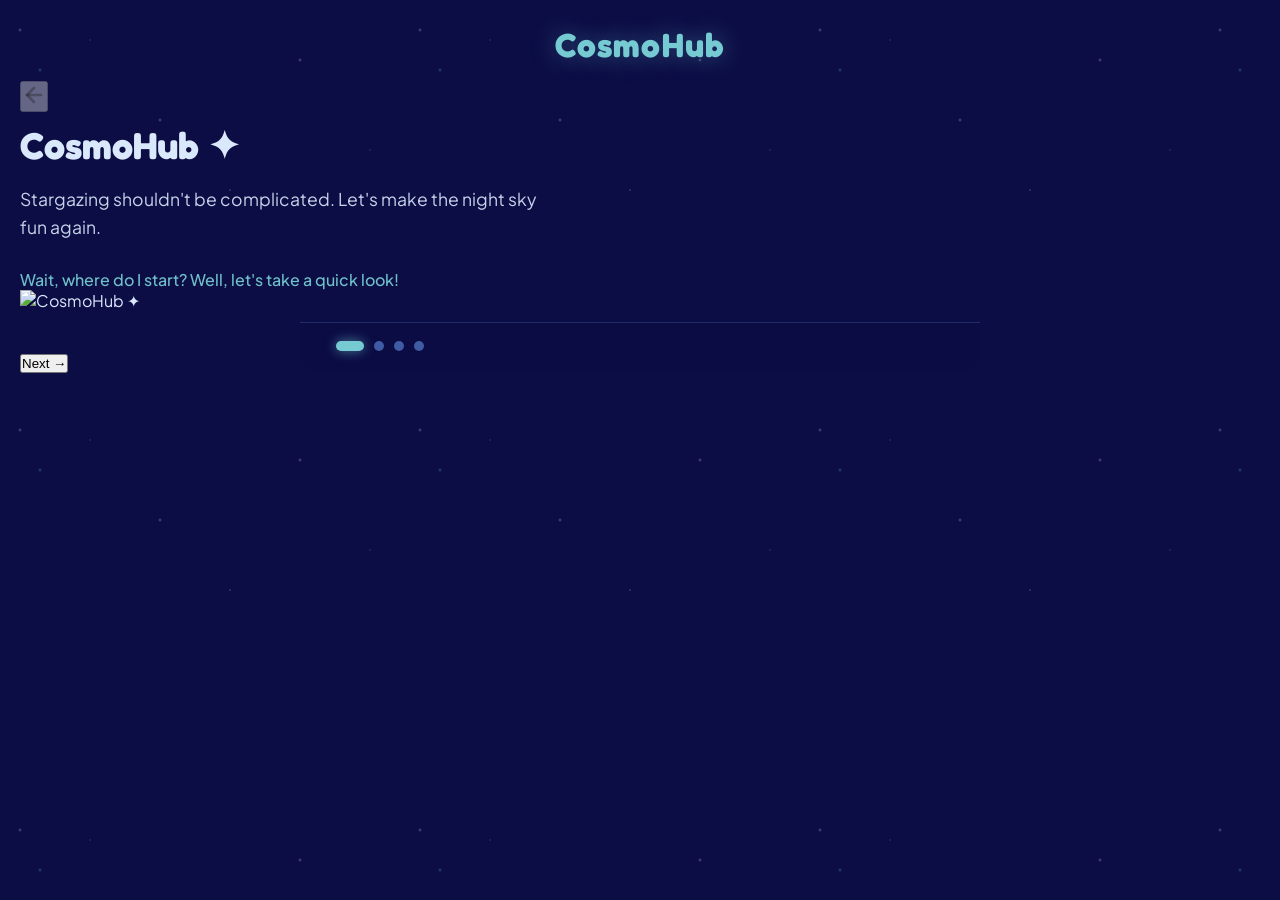
==== index.html @ 95857569 "style: clean up HTML and JavaScript files by removing unnecessary whitespace and comments" ====
<!DOCTYPE html>
<html lang="en">
<head>
  <meta charset="UTF-8">
  <meta name="viewport" content="width=device-width, initial-scale=1.0">
  <title>CosmoHub - Welcome</title>
  <!-- Google Fonts: Fredoka for playful rounded headings, Plus Jakarta Sans for body -->
  <link rel="preconnect" href="https://fonts.googleapis.com">
  <link rel="preconnect" href="https://fonts.gstatic.com" crossorigin>
  <link href="https://fonts.googleapis.com/css2?family=Fredoka:wght@500;600;700&family=Plus+Jakarta+Sans:wght@400;500;600;700&display=swap" rel="stylesheet">
  <link rel="stylesheet" href="style.css">
</head>
<body>

  <!-- Ambient Star Background Effects -->
  <div class="stars-bg"></div>

  <!-- Onboarding Main Shell -->
  <main class="onboarding-app">

    <!-- Top Header / Logo -->
    <header class="app-header">
      <h1 class="brand-logo">CosmoHub</h1>
    </header>

    <!-- Onboarding Container with Outer Floating Navigation Arrows -->
    <div class="onboarding-container">

      <!-- Outer Floating Left Navigation Arrow -->
      <button class="nav-arrow nav-arrow-prev" id="prevBtn" aria-label="Previous slide" disabled>
        <svg width="24" height="24" viewBox="0 0 24 24" fill="none" stroke="currentColor" stroke-width="2.5" stroke-linecap="round" stroke-linejoin="round">
          <line x1="19" y1="12" x2="5" y2="12"></line>
          <polyline points="12 19 5 12 12 5"></polyline>
        </svg>
      </button>

      <!-- Single Centered Main Card Container -->
      <div class="main-card">

        <!-- Slide Viewport Window -->
        <div class="slides-viewport">
          <div class="slides-track" id="slidesTrack">
            
            <!-- Slide 1 -->
            <section class="slide" id="slide-0">
              <div class="slide-content">
                <div class="slide-text">
                  <h2 class="slide-heading">CosmoHub ✦</h2>
                  <p class="slide-subtitle">Stargazing shouldn't be complicated. Let's make the night sky fun again.</p>
                  <p class="slide-note">Wait, where do I start? Well, let's take a quick look!</p>
                </div>

                <!-- Dedicated Centered Image Container Box -->
                <div class="slide-image-container">
                  <img class="slide-image" src="assets/images/slide1.gif" alt="CosmoHub ✦">
                </div>
              </div>
            </section>

            <!-- Slide 2 -->
            <section class="slide" id="slide-1">
              <div class="slide-content">
                <div class="slide-text">
                  <h2 class="slide-heading">No $1000 Telescope? No Problem.</h2>
                  <p class="slide-subtitle">You don't need fancy gear to spot constellations or track nebulae—just your phone and a bit of curiosity.</p>
                  <p class="slide-note">Phone &amp; eyes only. No expensive setup required!</p>
                </div>

                <!-- Dedicated Centered Image Container Box -->
                <div class="slide-image-container">
                  <img class="slide-image" src="assets/images/slide2.gif" alt="No $1000 Telescope? No Problem.">
                </div>
              </div>
            </section>

            <!-- Slide 3 -->
            <section class="slide" id="slide-2">
              <div class="slide-content">
                <div class="slide-text">
                  <h2 class="slide-heading">The Sky Belongs to Everyone</h2>
                  <p class="slide-subtitle">Whether you're testing dark-sky spots or taking your first astrophoto, you're in the right place.</p>
                  <p class="slide-note">All stargazers welcome—from backyard beginners to galaxy hunters.</p>
                </div>

                <!-- Dedicated Centered Image Container Box -->
                <div class="slide-image-container">
                  <img class="slide-image" src="assets/images/slide3.gif" alt="The Sky Belongs to Everyone">
                </div>
              </div>
            </section>

            <!-- Slide 4 -->
            <section class="slide" id="slide-3">
              <div class="slide-content">
                <div class="slide-text">
                  <h2 class="slide-heading">Ready to Dive In?</h2>
                  <p class="slide-subtitle">Dive into interactive quizzes, explore dark-sky maps, and join a community of stargazers.</p>
                  <div class="action-container">
                    <a href="main.html" class="btn-start" id="startBtn">Explore the Cosmos &rarr;</a>
                  </div>
                </div>

                <!-- Dedicated Centered Image Container Box -->
                <div class="slide-image-container">
                  <img class="slide-image" src="assets/images/slide4.gif" alt="Ready to Dive In?">
                </div>
              </div>
            </section>

          </div>
        </div>

        <!-- Footer Progress Indicators -->
        <footer class="card-footer">
          <div class="dots-indicator" id="dotsContainer">
            <button class="dot active" data-index="0" aria-label="Slide 1"></button>
            <button class="dot" data-index="1" aria-label="Slide 2"></button>
            <button class="dot" data-index="2" aria-label="Slide 3"></button>
            <button class="dot" data-index="3" aria-label="Slide 4"></button>
          </div>
        </footer>

      </div>

      <!-- Outer Floating Right Navigation Arrow -->
      <button class="nav-arrow nav-arrow-next" id="nextBtn" aria-label="Next slide">
        <svg width="24" height="24" viewBox="0 0 24 24" fill="none" stroke="currentColor" stroke-width="2.5" stroke-linecap="round" stroke-linejoin="round">
          <line x1="5" y1="12" x2="19" y2="12"></line>
          <polyline points="12 5 19 12 12 19"></polyline>
        </svg>
      </button>

    </div>

  </main>

  <script src="script.js"></script>
</body>
</html>
<!---->
---- style.css ----
/* ----------------------------------------------------
   CosmoHub Onboarding Styles
   Palette:
   - Deep Navy: #0C0D45 (Primary background)
   - Dusk Blue: #3E5BA3 (Card, borders, secondary controls)
   - Pearl Aqua: #75CBD1 (Accent, active, buttons)
   - Thistle: #F2D2FF (Callout badges, highlights)
   - Alice Blue: #DAE8FB (Primary text)
---------------------------------------------------- */

:root {
  --navy-deep: #0C0D45;
  --dusk-blue: #3E5BA3;
  --pearl-aqua: #75CBD1;
  --thistle: #F2D2FF;
  --alice-blue: #DAE8FB;
  
  --font-heading: 'Fredoka', -apple-system, BlinkMacSystemFont, "Segoe UI", Roboto, sans-serif;
  --font-body: 'Plus Jakarta Sans', -apple-system, BlinkMacSystemFont, "Segoe UI", Roboto, sans-serif;
}

* {
  box-sizing: border-box;
  margin: 0;
  padding: 0;
}

body {
  min-height: 100vh;
  background-color: var(--navy-deep);
  color: var(--alice-blue);
  font-family: var(--font-body);
  display: flex;
  flex-direction: column;
  justify-content: flex-start;;
  align-items: center;
  padding: 16px 20px 32px;
  overflow-x: hidden;
  position: relative;
}

/* Ambient Star Background */
.stars-bg {
  position: fixed;
  top: 0;
  left: 0;
  width: 100vw;
  height: 100vh;
  background-image: 
    radial-gradient(2px 2px at 20px 30px, var(--alice-blue), rgba(0,0,0,0)),
    radial-gradient(2px 2px at 40px 70px, var(--pearl-aqua), rgba(0,0,0,0)),
    radial-gradient(1px 1px at 90px 40px, var(--thistle), rgba(0,0,0,0)),
    radial-gradient(2px 2px at 160px 120px, var(--alice-blue), rgba(0,0,0,0)),
    radial-gradient(1.5px 1.5px at 230px 190px, var(--pearl-aqua), rgba(0,0,0,0)),
    radial-gradient(2px 2px at 300px 60px, var(--thistle), rgba(0,0,0,0)),
    radial-gradient(1px 1px at 370px 150px, var(--alice-blue), rgba(0,0,0,0));
  background-repeat: repeat;
  background-size: 400px 400px;
  opacity: 0.35;
  z-index: 0;
  pointer-events: none;
}

/* Main Onboarding Shell */
.onboarding-app {
  position: relative;
  z-index: 1;
  width: 100%;
  max-width: 1280px;
  display: flex;
  flex-direction: column;
  align-items: center;
  margin-top: 8px;
}

/* App Header */
.app-header {
  margin-bottom: 16px;
  text-align: center;
}

.brand-logo {
  font-family: var(--font-heading);
  font-size: 2.1rem;
  font-weight: 700;
  color: var(--pearl-aqua);
  letter-spacing: 1.2px;
  text-shadow: 0 0 24px rgba(117, 203, 209, 0.4);
}

/* Carousel Section */
.carousel-section {
  width: 100%;
  display: flex;
  flex-direction: column;
  align-items: center;
  position: relative;
}

/* Viewport Window */
.slides-viewport {
  width: 100%;
  overflow: hidden;
  position: relative;
}

/* Slides Track (Translates Horizontally) */
.slides-track {
  display: flex;
  width: 100%;
  transition: transform 0.5s cubic-bezier(0.25, 1, 0.5, 1);
}

/* Individual Slide (100% Viewport Width) */
.slide {
  flex: 0 0 100%;
  min-width: 100%;
  box-sizing: border-box;
  padding: 10px 0;
  user-select: none;
}

/* 3-Panel Layout Container per Slide */
.slide-panel-container {
  display: flex;
  align-items: center;
  justify-content: center;
  gap: 24px;
  width: 100%;
}

/* Left & Right Side Image Panel Frames */
.slide-image-panel {
  flex: 0 0 260px;
  width: 260px;
  height: 500px;
  background: rgba(12, 13, 69, 0.85);
  border: 2px solid var(--dusk-blue);
  border-radius: 24px;
  box-shadow: 0 12px 32px rgba(0, 0, 0, 0.4), 0 0 15px rgba(62, 91, 163, 0.2);
  backdrop-filter: blur(12px);
  display: flex;
  align-items: center;
  justify-content: center;
  overflow: hidden;
  position: relative;
}

/* Empty Image tag & Fallback frame presentation */
.side-img {
  width: 100%;
  height: 100%;
  object-fit: cover;
  display: block;
}

/* Empty image placeholder fallback styling when src is empty */
.side-img[src=""],
.side-img:not([src]) {
  opacity: 0;
}

.slide-image-panel::before {
  content: 'Image Placeholder';
  position: absolute;
  font-family: var(--font-heading);
  font-size: 0.85rem;
  color: var(--alice-blue);
  opacity: 0.4;
  text-align: center;
  padding: 12px;
  pointer-events: none;
}

/* Center Content Main Card Panel */
.slide-content-center {
  flex: 0 0 680px;
  width: 680px;
  min-height: 500px;
  background: rgba(12, 13, 69, 0.96);
  border: 2px solid var(--dusk-blue);
  border-radius: 26px;
  box-shadow: 0 20px 50px rgba(0, 0, 0, 0.65), 0 0 30px rgba(117, 203, 209, 0.2);
  backdrop-filter: blur(16px);
  display: flex;
  flex-direction: column;
  overflow: hidden;
  position: relative;
}

/* Distinct Header Banner / Accent Bar across top of center card */
.card-top-bar {
  height: 8px;
  width: 100%;
  background: var(--pearl-aqua);
  box-shadow: 0 2px 10px rgba(117, 203, 209, 0.4);
}

/* Main Card Content Area */
.slide-body {
  padding: 44px 44px 94px; /* Space reserved for bottom controls footer */
  display: flex;
  flex-direction: column;
  align-items: center;
  text-align: center;
  flex-grow: 1;
  justify-content: center;
}

.slide-heading {
  font-family: var(--font-heading);
  font-size: 2.35rem;
  font-weight: 700;
  color: var(--alice-blue);
  margin-bottom: 16px;
  line-height: 1.25;
}

.slide-subtitle {
  font-size: 1.1rem;
  color: var(--alice-blue);
  opacity: 0.9;
  line-height: 1.6;
  max-width: 520px;
  margin-bottom: 28px;
}

/* Callout Highlights / Badges - Completely static, horizontal, standard aligned */
.badge-container {
  margin-bottom: 20px;
}

.badge {
  display: inline-block;
  font-family: var(--font-heading);
  font-size: 1.05rem;
  font-weight: 600;
  padding: 10px 24px;
  border-radius: 50px;
  color: var(--navy-deep);
  transform: none;
  box-shadow: 0 4px 14px rgba(0, 0, 0, 0.2);
}

.badge-thistle {
  background-color: var(--thistle);
  border: 2px solid var(--alice-blue);
}

.badge-aqua {
  background-color: var(--pearl-aqua);
  border: 2px solid var(--alice-blue);
}

.slide-note {
  font-size: 1rem;
  font-weight: 500;
  color: var(--pearl-aqua);
  opacity: 0.95;
}

/* Action Button */
.action-container {
  margin-top: 8px;
}

.btn-start {
  display: inline-block;
  font-family: var(--font-heading);
  font-size: 1.15rem;
  font-weight: 700;
  color: var(--navy-deep);
  background-color: var(--pearl-aqua);
  padding: 14px 34px;
  border-radius: 50px;
  text-decoration: none;
  border: none;
  cursor: pointer;
  box-shadow: 0 6px 20px rgba(117, 203, 209, 0.4);
  transition: all 0.25s ease;
}

.btn-start:hover {
  background-color: var(--alice-blue);
  transform: translateY(-2px) scale(1.03);
  box-shadow: 0 8px 26px rgba(218, 232, 251, 0.5);
}

/* Bottom Controls Footer inside Center Card Area */
.card-footer {
  width: 680px;
  margin: 0 auto;
  position: absolute;
  bottom: 0;
  left: 50%;
  transform: translateX(-50%);
  z-index: 10;
  padding: 18px 36px 22px;
  display: flex;
  justify-content: space-between;
  align-items: center;
  box-sizing: border-box;
  border-top: 1.5px solid rgba(62, 91, 163, 0.4);
  background: rgba(12, 13, 69, 0.98);
  border-bottom-left-radius: 24px;
  border-bottom-right-radius: 24px;
}

/* Bottom-Left Controls: Dots Only */
.nav-status {
  display: flex;
  align-items: center;
}

.dots-indicator {
  display: flex;
  align-items: center;
  gap: 10px;
}

.dot {
  width: 10px;
  height: 10px;
  border-radius: 50%;
  background: var(--dusk-blue);
  border: none;
  cursor: pointer;
  transition: all 0.3s cubic-bezier(0.25, 1, 0.5, 1);
}

.dot:hover {
  background: var(--thistle);
}

.dot.active {
  width: 28px;
  border-radius: 12px;
  background: var(--pearl-aqua);
  box-shadow: 0 0 12px rgba(117, 203, 209, 0.6);
}

/* Bottom-Right Controls: Navigation Buttons */
.nav-actions {
  display: flex;
  align-items: center;
  gap: 12px;
}
/* Navigation Buttons */
.nav-btn {
  font-family: var(--font-heading);
  font-size: 0.95rem;
  font-weight: 600;
  padding: 10px 22px;
  border-radius: 14px;
  cursor: pointer;
  transition: all 0.25s ease;
}

.btn-back {
  background: transparent;
  color: var(--alice-blue);
  border: 2px solid var(--dusk-blue);
}

.btn-back:hover:not(:disabled) {
  background: var(--dusk-blue);
  border-color: var(--dusk-blue);
  transform: translateY(-1px);
}

.btn-back:disabled {
  opacity: 0.35;
  cursor: not-allowed;
  border-color: rgba(62, 91, 163, 0.5);
}

btn-next {
  background: var(--pearl-aqua);
  color: var(--navy-deep);
  border: none;
  box-shadow: 0 4px 14px rgba(117, 203, 209, 0.3);
}

.btn-next:hover {
  background: var(--alice-blue);
  box-shadow: 0 6px 18px rgba(218, 232, 251, 0.4);
  transform: translateY(-1px);
}

/* Responsive Layout Adjustments */
@media (max-width: 1200px) {
  .slide-panel-container {
    gap: 16px;
  }
  .slide-image-panel {
    flex: 0 0 200px;
    width: 200px;
  }
  .slide-content-center,
  .card-footer {
    width: 560px;
  }
  .slide-content-center {
    flex: 0 0 560px;
  }
}

@media (max-width: 900px) {
  .slide-image-panel {
    display: none; /* Hide side panels on tablet/mobile to keep central focus */
  }
  .slide-content-center,
  .card-footer {
    width: 100%;
    max-width: 600px;
  }
  .slide-content-center {
    flex: 0 0 100%;
  }
}

@media (max-width: 480px) {
  .slide-body {
    padding: 28px 20px 85px;
  }

  .slide-heading {
    font-size: 1.75rem;
  }

  .slide-subtitle {
    font-size: 0.95rem;
  }

  .badge {
    font-size: 0.9rem;
    padding: 8px 18px;
  }

  .card-footer {
    padding: 14px 20px 18px;
  }

  .nav-btn {
    padding: 8px 16px;
    font-size: 0.88rem;
  }
}
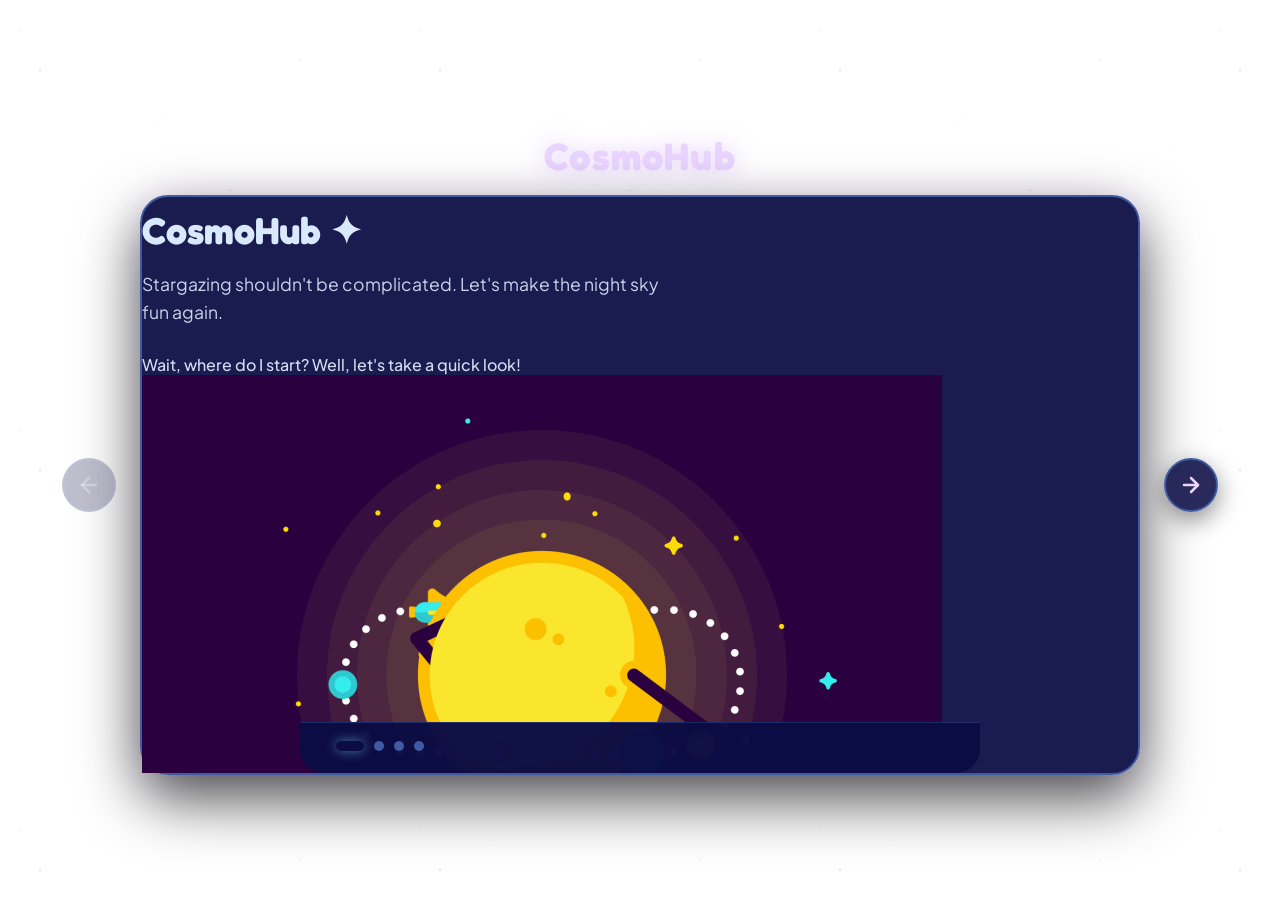
==== commit d9c71183: "style: refine onboarding layout with updated styles, improved background, and enhanced navigation bu" ====
--- a/index.html
+++ b/index.html
@@ -137,4 +137,3 @@
   <script src="script.js"></script>
 </body>
 </html>
-<!---->
--- a/style.css
+++ b/style.css
@@ -1,17 +1,19 @@
 /* ----------------------------------------------------
-   CosmoHub Onboarding Styles
+   CosmoHub Onboarding Single-Card Slide Layout Styles
    Palette:
-   - Deep Navy: #0C0D45 (Primary background)
-   - Dusk Blue: #3E5BA3 (Card, borders, secondary controls)
-   - Pearl Aqua: #75CBD1 (Accent, active, buttons)
-   - Thistle: #F2D2FF (Callout badges, highlights)
-   - Alice Blue: #DAE8FB (Primary text)
+   - Deep Navy: #0C0D45 (Screen Background)
+   - Dusk Blue: #3E5BA3 (Cards & Borders)
+   - Lavender Soft: #c084fc (Accent Buttons, Active Dots, Highlights)
+   - Lavender Light: #e9d5ff (Subtle Text Accents, Logos)
+   - Thistle: #F2D2FF (Secondary Highlights)
+   - Alice Blue: #DAE8FB (Body Text)
+
 ---------------------------------------------------- */
-
 :root {
   --navy-deep: #0C0D45;
   --dusk-blue: #3E5BA3;
-  --pearl-aqua: #75CBD1;
+  --lavender-soft: #c084fc;
+  --lavender-light: #e9d5ff;
   --thistle: #F2D2FF;
   --alice-blue: #DAE8FB;
   
@@ -26,16 +28,20 @@
 }
 
 body {
+  height: 100vh;
   min-height: 100vh;
-  background-color: var(--navy-deep);
+  background-image: url("https://i.pinimg.com/736x/bb/a5/e1/bba5e198cb2a01365effa1997d9aba35.jpg");
+  background-size: cover;
+  background-position: center;
+  background-attachment: fixed;
   color: var(--alice-blue);
   font-family: var(--font-body);
   display: flex;
   flex-direction: column;
-  justify-content: flex-start;;
-  align-items: center;
-  padding: 16px 20px 32px;
-  overflow-x: hidden;
+  justify-content: center;
+  align-items: center;
+  padding: 16px;
+  overflow: hidden;
   position: relative;
 }
 
@@ -48,10 +54,10 @@
   height: 100vh;
   background-image: 
     radial-gradient(2px 2px at 20px 30px, var(--alice-blue), rgba(0,0,0,0)),
-    radial-gradient(2px 2px at 40px 70px, var(--pearl-aqua), rgba(0,0,0,0)),
+    radial-gradient(2px 2px at 40px 70px, var(--lavender-soft), rgba(0,0,0,0)),
     radial-gradient(1px 1px at 90px 40px, var(--thistle), rgba(0,0,0,0)),
     radial-gradient(2px 2px at 160px 120px, var(--alice-blue), rgba(0,0,0,0)),
-    radial-gradient(1.5px 1.5px at 230px 190px, var(--pearl-aqua), rgba(0,0,0,0)),
+    radial-gradient(1.5px 1.5px at 230px 190px, var(--lavender-soft), rgba(0,0,0,0)),
     radial-gradient(2px 2px at 300px 60px, var(--thistle), rgba(0,0,0,0)),
     radial-gradient(1px 1px at 370px 150px, var(--alice-blue), rgba(0,0,0,0));
   background-repeat: repeat;
@@ -66,7 +72,7 @@
   position: relative;
   z-index: 1;
   width: 100%;
-  max-width: 1280px;
+  max-width: 1180px;
   display: flex;
   flex-direction: column;
   align-items: center;
@@ -77,20 +83,86 @@
 .app-header {
   margin-bottom: 16px;
   text-align: center;
+  display: flex;
+  align-items: center;
+  justify-content: center;
+
 }
 
 .brand-logo {
   font-family: var(--font-heading);
-  font-size: 2.1rem;
+  font-size: 2.4rem;
   font-weight: 700;
-  color: var(--pearl-aqua);
+  color: var(--lavender-light);
   letter-spacing: 1.2px;
-  text-shadow: 0 0 24px rgba(117, 203, 209, 0.4);
-}
-
-/* Carousel Section */
-.carousel-section {
-  width: 100%;
+  text-shadow: 0 0 24px rgba(192, 132, 252, 0.4);
+
+}
+
+/* Onboarding Section Wrapper with Outer Nav Arrows */
+.onboarding-container {
+  width: 100%;
+  display: flex;
+  align-items: center;
+  justify-content: center;
+  gap: 24px;
+  position: relative;
+}
+
+/* Outer Dedicated Floating Navigation Arrow Buttons */
+.nav-arrow {
+  flex-shrink: 0;
+  width: 54px;
+  height: 54px;
+  border-radius: 50%;
+  background: rgba(12, 13, 69, 0.88);
+  border: 2px solid var(--dusk-blue);
+  color: var(--lavender-light);
+  display: flex;
+  align-items: center;
+  justify-content: center;
+  cursor: pointer;
+  backdrop-filter: blur(12px);
+  box-shadow: 0 8px 24px rgba(0, 0, 0, 0.45);
+  transition: all 0.3s cubic-bezier(0.25, 1, 0.5, 1);
+  outline: none;
+  z-index: 5;
+}
+
+.nav-arrow:hover:not(:disabled) {
+  background: var(--dusk-blue);
+  color: #ffffff;
+  border-color: var(--lavender-soft);
+  transform: translateY(-2px) scale(1.08);
+  box-shadow: 0 12px 28px rgba(0, 0, 0, 0.55), 0 0 22px rgba(192, 132, 252, 0.35);
+}
+
+.nav-arrow:active:not(:disabled) {
+  transform: translateY(0) scale(0.96);
+}
+
+/* Initial Disabled Arrow State */
+.nav-arrow:disabled {
+  opacity: 0.3;
+  cursor: not-allowed;
+  border-color: rgba(62, 91, 163, 0.4);
+  color: rgba(218, 232, 251, 0.35);
+  box-shadow: none;
+  transform: none;
+}
+
+/* Expanded Main Card Container with Uniform Rounded Dark Border */
+.main-card {
+  flex: 1;
+  max-width: 1000px;
+  width: 85vw;
+  height: 580px;
+  max-height: 600px;
+  background: rgba(12, 13, 69, 0.94);
+  border: 2px solid var(--dusk-blue);
+  border-radius: 28px;
+  box-shadow: 0 24px 60px rgba(0, 0, 0, 0.7), 0 0 35px rgba(192, 132, 252, 0.15);
+  backdrop-filter: blur(16px);
   display: flex;
   flex-direction: column;
   align-items: center;
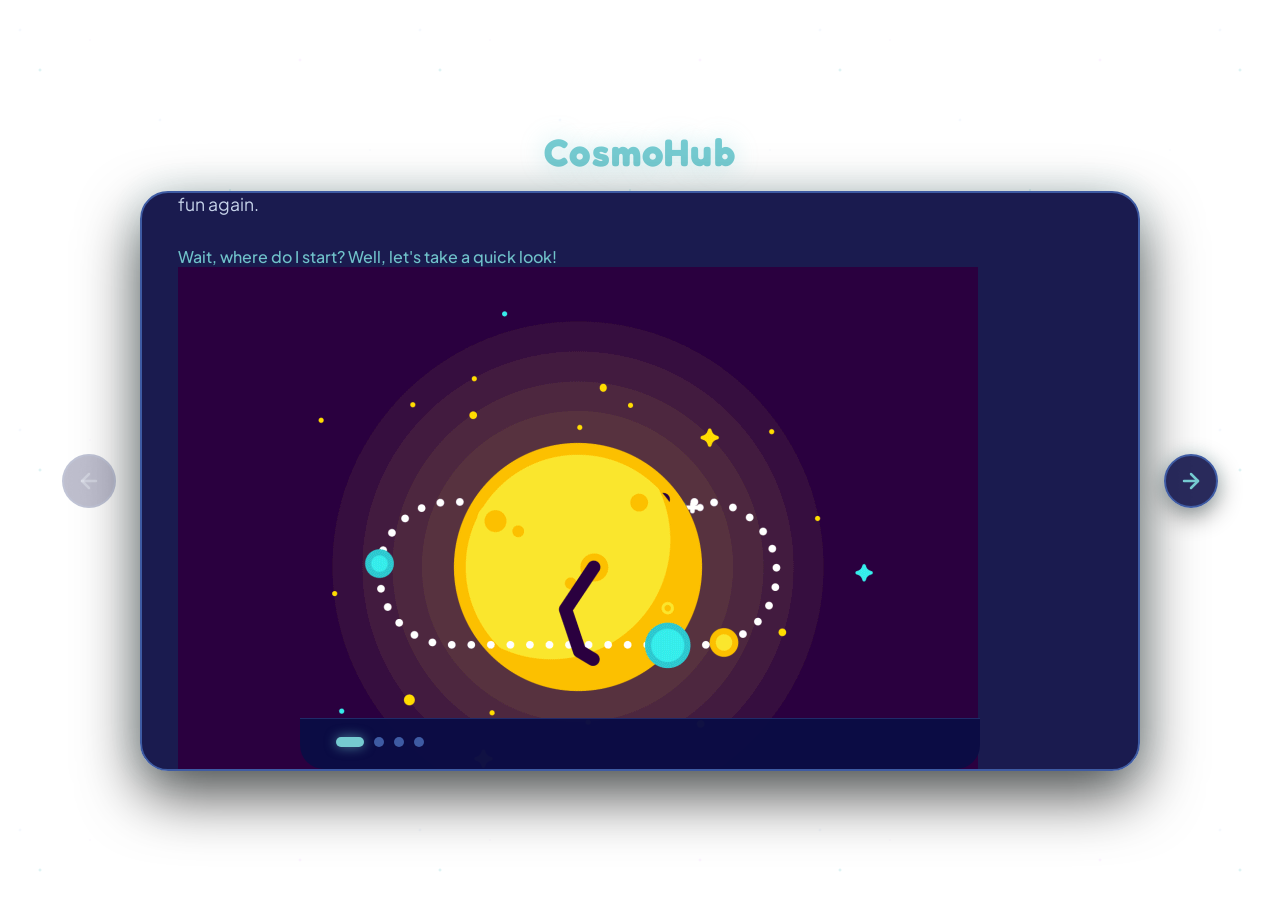
==== commit d1d03030: "style: update onboarding styles with new color palette, improved layout, and enhanced button interac" ====
--- a/index.html
+++ b/index.html
@@ -137,3 +137,4 @@
   <script src="script.js"></script>
 </body>
 </html>
+<!---->
--- a/style.css
+++ b/style.css
@@ -2,18 +2,16 @@
    CosmoHub Onboarding Single-Card Slide Layout Styles
    Palette:
    - Deep Navy: #0C0D45 (Screen Background)
-   - Dusk Blue: #3E5BA3 (Cards & Borders)
-   - Lavender Soft: #c084fc (Accent Buttons, Active Dots, Highlights)
-   - Lavender Light: #e9d5ff (Subtle Text Accents, Logos)
-   - Thistle: #F2D2FF (Secondary Highlights)
-   - Alice Blue: #DAE8FB (Body Text)
-
+  - Dusk Blue: #3E5BA3 (Cards, Image Frames & Borders)
+   - Pearl Aqua: #75CBD1 (Top Accent Bar, Active Progress Dots, Next Button)
+   - Thistle: #F2D2FF (Callout Badges)
+   - Alice Blue: #DAE8FB (Text)
 ---------------------------------------------------- */
+
 :root {
   --navy-deep: #0C0D45;
   --dusk-blue: #3E5BA3;
-  --lavender-soft: #c084fc;
-  --lavender-light: #e9d5ff;
+  --pearl-aqua: #75CBD1;
   --thistle: #F2D2FF;
   --alice-blue: #DAE8FB;
   
@@ -52,12 +50,12 @@
   left: 0;
   width: 100vw;
   height: 100vh;
-  background-image: 
+  background-image:
     radial-gradient(2px 2px at 20px 30px, var(--alice-blue), rgba(0,0,0,0)),
-    radial-gradient(2px 2px at 40px 70px, var(--lavender-soft), rgba(0,0,0,0)),
+    radial-gradient(2px 2px at 40px 70px, var(--pearl-aqua), rgba(0,0,0,0)),
     radial-gradient(1px 1px at 90px 40px, var(--thistle), rgba(0,0,0,0)),
     radial-gradient(2px 2px at 160px 120px, var(--alice-blue), rgba(0,0,0,0)),
-    radial-gradient(1.5px 1.5px at 230px 190px, var(--lavender-soft), rgba(0,0,0,0)),
+    radial-gradient(1.5px 1.5px at 230px 190px, var(--pearl-aqua), rgba(0,0,0,0)),
     radial-gradient(2px 2px at 300px 60px, var(--thistle), rgba(0,0,0,0)),
     radial-gradient(1px 1px at 370px 150px, var(--alice-blue), rgba(0,0,0,0));
   background-repeat: repeat;
@@ -76,27 +74,22 @@
   display: flex;
   flex-direction: column;
   align-items: center;
-  margin-top: 8px;
+  justify-content: center;
 }
 
 /* App Header */
 .app-header {
   margin-bottom: 16px;
   text-align: center;
-  display: flex;
-  align-items: center;
-  justify-content: center;
-
 }
 
 .brand-logo {
   font-family: var(--font-heading);
   font-size: 2.4rem;
   font-weight: 700;
-  color: var(--lavender-light);
+  color: var(--pearl-aqua);
   letter-spacing: 1.2px;
-  text-shadow: 0 0 24px rgba(192, 132, 252, 0.4);
-
+  text-shadow: 0 0 24px rgba(117, 203, 209, 0.4);
 }
 
 /* Onboarding Section Wrapper with Outer Nav Arrows */
@@ -117,13 +110,13 @@
   border-radius: 50%;
   background: rgba(12, 13, 69, 0.88);
   border: 2px solid var(--dusk-blue);
-  color: var(--lavender-light);
+  color: var(--pearl-aqua);
   display: flex;
   align-items: center;
   justify-content: center;
   cursor: pointer;
   backdrop-filter: blur(12px);
-  box-shadow: 0 8px 24px rgba(0, 0, 0, 0.45);
+  box-shadow: 0 8px 24px rgba(0, 0, 0, 0.45), 0 0 15px rgba(117, 203, 209, 0.2);
   transition: all 0.3s cubic-bezier(0.25, 1, 0.5, 1);
   outline: none;
   z-index: 5;
@@ -131,8 +124,8 @@
 
 .nav-arrow:hover:not(:disabled) {
   background: var(--dusk-blue);
-  color: #ffffff;
-  border-color: var(--lavender-soft);
+  color: var(--alice-blue);
+  border-color: var(--pearl-aqua);
   transform: translateY(-2px) scale(1.08);
   box-shadow: 0 12px 28px rgba(0, 0, 0, 0.55), 0 0 22px rgba(192, 132, 252, 0.35);
 }
@@ -151,7 +144,7 @@
   transform: none;
 }
 
-/* Expanded Main Card Container with Uniform Rounded Dark Border */
+/* Expanded Main Card Container with Increased Height */
 .main-card {
   flex: 1;
   max-width: 1000px;
@@ -161,17 +154,30 @@
   background: rgba(12, 13, 69, 0.94);
   border: 2px solid var(--dusk-blue);
   border-radius: 28px;
-  box-shadow: 0 24px 60px rgba(0, 0, 0, 0.7), 0 0 35px rgba(192, 132, 252, 0.15);
+  box-shadow: 0 24px 60px rgba(0, 0, 0, 0.7), 0 0 35px rgba(117, 203, 209, 0.18);
   backdrop-filter: blur(16px);
   display: flex;
   flex-direction: column;
-  align-items: center;
-  position: relative;
-}
-
-/* Viewport Window */
+  justify-content: space-between;
+  overflow: hidden;
+  position: relative;
+}
+
+/* Top Accent Bar across top of main card */
+.card-top-bar {
+  height: 6px;
+  width: 100%;
+  background: linear-gradient(90deg, var(--pearl-aqua), var(--thistle), var(--pearl-aqua));
+  box-shadow: 0 2px 10px rgba(117, 203, 209, 0.4);
+  flex-shrink: 0;
+}
+
+/* Slide Viewport */
 .slides-viewport {
   width: 100%;
+  flex: 1;
+  display: flex;
+  align-items: center;
   overflow: hidden;
   position: relative;
 }
@@ -180,25 +186,21 @@
 .slides-track {
   display: flex;
   width: 100%;
+  height: 100%;
+  align-items: center;
   transition: transform 0.5s cubic-bezier(0.25, 1, 0.5, 1);
 }
 
-/* Individual Slide (100% Viewport Width) */
+/* Individual Slide Container */
 .slide {
   flex: 0 0 100%;
   min-width: 100%;
   box-sizing: border-box;
-  padding: 10px 0;
+  padding: 28px 36px 20px;
   user-select: none;
-}
-
-/* 3-Panel Layout Container per Slide */
-.slide-panel-container {
-  display: flex;
-  align-items: center;
-  justify-content: center;
-  gap: 24px;
-  width: 100%;
+  display: flex;
+  flex-direction: column;
+  justify-content: center;
 }
 
 /* Left & Right Side Image Panel Frames */
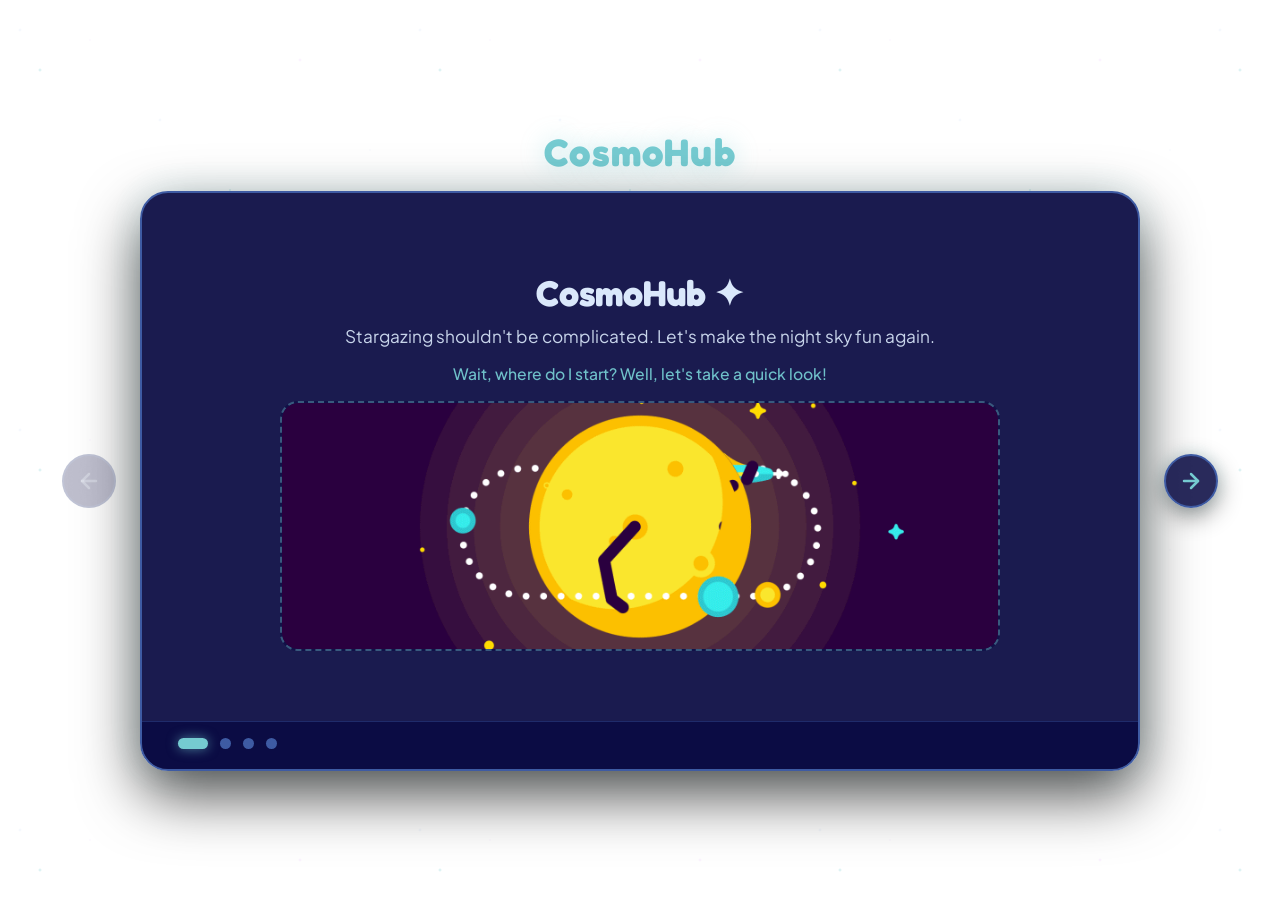
==== commit 7f375513: "style: clean up index.html and style.css, update styles for improved layout and accessibility; add c" ====
--- a/index.html
+++ b/index.html
@@ -137,4 +137,3 @@
   <script src="script.js"></script>
 </body>
 </html>
-<!---->
--- a/style.css
+++ b/style.css
@@ -2,7 +2,7 @@
    CosmoHub Onboarding Single-Card Slide Layout Styles
    Palette:
    - Deep Navy: #0C0D45 (Screen Background)
-  - Dusk Blue: #3E5BA3 (Cards, Image Frames & Borders)
+   - Dusk Blue: #3E5BA3 (Cards, Image Frames & Borders)
    - Pearl Aqua: #75CBD1 (Top Accent Bar, Active Progress Dots, Next Button)
    - Thistle: #F2D2FF (Callout Badges)
    - Alice Blue: #DAE8FB (Text)
@@ -14,7 +14,7 @@
   --pearl-aqua: #75CBD1;
   --thistle: #F2D2FF;
   --alice-blue: #DAE8FB;
-  
+
   --font-heading: 'Fredoka', -apple-system, BlinkMacSystemFont, "Segoe UI", Roboto, sans-serif;
   --font-body: 'Plus Jakarta Sans', -apple-system, BlinkMacSystemFont, "Segoe UI", Roboto, sans-serif;
 }
@@ -127,7 +127,7 @@
   color: var(--alice-blue);
   border-color: var(--pearl-aqua);
   transform: translateY(-2px) scale(1.08);
-  box-shadow: 0 12px 28px rgba(0, 0, 0, 0.55), 0 0 22px rgba(192, 132, 252, 0.35);
+  box-shadow: 0 12px 28px rgba(0, 0, 0, 0.55), 0 0 22px rgba(117, 203, 209, 0.4);
 }
 
 .nav-arrow:active:not(:disabled) {
@@ -203,116 +203,53 @@
   justify-content: center;
 }
 
-/* Left & Right Side Image Panel Frames */
-.slide-image-panel {
-  flex: 0 0 260px;
-  width: 260px;
-  height: 500px;
-  background: rgba(12, 13, 69, 0.85);
-  border: 2px solid var(--dusk-blue);
-  border-radius: 24px;
-  box-shadow: 0 12px 32px rgba(0, 0, 0, 0.4), 0 0 15px rgba(62, 91, 163, 0.2);
-  backdrop-filter: blur(12px);
-  display: flex;
-  align-items: center;
-  justify-content: center;
-  overflow: hidden;
-  position: relative;
-}
-
-/* Empty Image tag & Fallback frame presentation */
-.side-img {
-  width: 100%;
-  height: 100%;
-  object-fit: cover;
-  display: block;
-}
-
-/* Empty image placeholder fallback styling when src is empty */
-.side-img[src=""],
-.side-img:not([src]) {
-  opacity: 0;
-}
-
-.slide-image-panel::before {
-  content: 'Image Placeholder';
-  position: absolute;
-  font-family: var(--font-heading);
-  font-size: 0.85rem;
-  color: var(--alice-blue);
-  opacity: 0.4;
+/* Slide Content Wrapper */
+.slide-content {
+  display: flex;
+  flex-direction: column;
+  align-items: center;
   text-align: center;
-  padding: 12px;
-  pointer-events: none;
-}
-
-/* Center Content Main Card Panel */
-.slide-content-center {
-  flex: 0 0 680px;
-  width: 680px;
-  min-height: 500px;
-  background: rgba(12, 13, 69, 0.96);
-  border: 2px solid var(--dusk-blue);
-  border-radius: 26px;
-  box-shadow: 0 20px 50px rgba(0, 0, 0, 0.65), 0 0 30px rgba(117, 203, 209, 0.2);
-  backdrop-filter: blur(16px);
-  display: flex;
-  flex-direction: column;
-  overflow: hidden;
-  position: relative;
-}
-
-/* Distinct Header Banner / Accent Bar across top of center card */
-.card-top-bar {
-  height: 8px;
-  width: 100%;
-  background: var(--pearl-aqua);
-  box-shadow: 0 2px 10px rgba(117, 203, 209, 0.4);
-}
-
-/* Main Card Content Area */
-.slide-body {
-  padding: 44px 44px 94px; /* Space reserved for bottom controls footer */
-  display: flex;
-  flex-direction: column;
-  align-items: center;
-  text-align: center;
-  flex-grow: 1;
-  justify-content: center;
+  width: 100%;
+}
+
+.slide-text {
+  display: flex;
+  flex-direction: column;
+  align-items: center;
+  width: 100%;
 }
 
 .slide-heading {
   font-family: var(--font-heading);
-  font-size: 2.35rem;
+  font-size: 2.25rem;
   font-weight: 700;
   color: var(--alice-blue);
-  margin-bottom: 16px;
-  line-height: 1.25;
+  margin-bottom: 10px;
+  line-height: 1.2;
 }
 
 .slide-subtitle {
-  font-size: 1.1rem;
+  font-size: 1.08rem;
   color: var(--alice-blue);
   opacity: 0.9;
-  line-height: 1.6;
-  max-width: 520px;
-  margin-bottom: 28px;
-}
-
-/* Callout Highlights / Badges - Completely static, horizontal, standard aligned */
+  line-height: 1.5;
+  max-width: 740px;
+  margin-bottom: 14px;
+}
+
+/* Callout Highlights / Badges */
 .badge-container {
-  margin-bottom: 20px;
+  margin-bottom: 10px;
 }
 
 .badge {
   display: inline-block;
   font-family: var(--font-heading);
-  font-size: 1.05rem;
+  font-size: 1rem;
   font-weight: 600;
-  padding: 10px 24px;
+  padding: 8px 24px;
   border-radius: 50px;
   color: var(--navy-deep);
-  transform: none;
   box-shadow: 0 4px 14px rgba(0, 0, 0, 0.2);
 }
 
@@ -327,7 +264,7 @@
 }
 
 .slide-note {
-  font-size: 1rem;
+  font-size: 0.98rem;
   font-weight: 500;
   color: var(--pearl-aqua);
   opacity: 0.95;
@@ -335,71 +272,104 @@
 
 /* Action Button */
 .action-container {
-  margin-top: 8px;
+  margin-top: 10px;
 }
 
 .btn-start {
   display: inline-block;
   font-family: var(--font-heading);
-  font-size: 1.15rem;
+  font-size: 1.12rem;
   font-weight: 700;
   color: var(--navy-deep);
   background-color: var(--pearl-aqua);
-  padding: 14px 34px;
+  padding: 12px 32px;
   border-radius: 50px;
   text-decoration: none;
   border: none;
   cursor: pointer;
-  box-shadow: 0 6px 20px rgba(117, 203, 209, 0.4);
+  box-shadow: 0 6px 18px rgba(117, 203, 209, 0.4);
   transition: all 0.25s ease;
 }
 
 .btn-start:hover {
   background-color: var(--alice-blue);
   transform: translateY(-2px) scale(1.03);
-  box-shadow: 0 8px 26px rgba(218, 232, 251, 0.5);
-}
-
-/* Bottom Controls Footer inside Center Card Area */
+  box-shadow: 0 8px 24px rgba(218, 232, 251, 0.5);
+}
+
+/* Expanded Centered Image Placeholder Container Box */
+.slide-image-container {
+  width: 100%;
+  max-width: 720px;
+  height: 250px;
+  margin-top: 18px;
+  border: 2px dashed rgba(117, 203, 209, 0.4);
+  border-radius: 18px;
+  background: rgba(12, 13, 69, 0.6);
+  display: flex;
+  align-items: center;
+  justify-content: center;
+  position: relative;
+  overflow: hidden;
+  transition: border-color 0.3s ease;
+}
+
+.slide-image-container::before {
+  content: 'https://i.pinimg.com/originals/6c/93/de/6c93de2ae7118c79c79b750462814002.gif';
+  font-family: var(--font-heading);
+  font-size: 0.98rem;
+  color: var(--pearl-aqua);
+  opacity: 0.6;
+  pointer-events: none;
+}
+
+.slide-image {
+  width: 100%;
+  height: 100%;
+  object-fit: cover;
+  position: absolute;
+  top: 0;
+  left: 0;
+  border-radius: 16px;
+  transition: opacity 0.3s ease;
+}
+
+.slide-image[src=""],
+.slide-image:not([src]) {
+  opacity: 0;
+}
+
+/* Bottom Card Footer with Progress Indicator Dots */
 .card-footer {
-  width: 680px;
-  margin: 0 auto;
-  position: absolute;
-  bottom: 0;
-  left: 50%;
-  transform: translateX(-50%);
-  z-index: 10;
-  padding: 18px 36px 22px;
+  width: 100%;
+  padding: 16px 36px 20px;
   display: flex;
   justify-content: space-between;
   align-items: center;
   box-sizing: border-box;
   border-top: 1.5px solid rgba(62, 91, 163, 0.4);
   background: rgba(12, 13, 69, 0.98);
-  border-bottom-left-radius: 24px;
-  border-bottom-right-radius: 24px;
-}
-
-/* Bottom-Left Controls: Dots Only */
-.nav-status {
-  display: flex;
-  align-items: center;
+  border-bottom-left-radius: 26px;
+  border-bottom-right-radius: 26px;
+  flex-shrink: 0;
 }
 
 .dots-indicator {
   display: flex;
   align-items: center;
-  gap: 10px;
+  gap: 12px;
 }
 
 .dot {
-  width: 10px;
-  height: 10px;
+  width: 11px;
+  height: 11px;
   border-radius: 50%;
   background: var(--dusk-blue);
   border: none;
   cursor: pointer;
   transition: all 0.3s cubic-bezier(0.25, 1, 0.5, 1);
+  outline: none;
+
 }
 
 .dot:hover {
@@ -407,7 +377,7 @@
 }
 
 .dot.active {
-  width: 28px;
+  width: 30px;
   border-radius: 12px;
   background: var(--pearl-aqua);
   box-shadow: 0 0 12px rgba(117, 203, 209, 0.6);
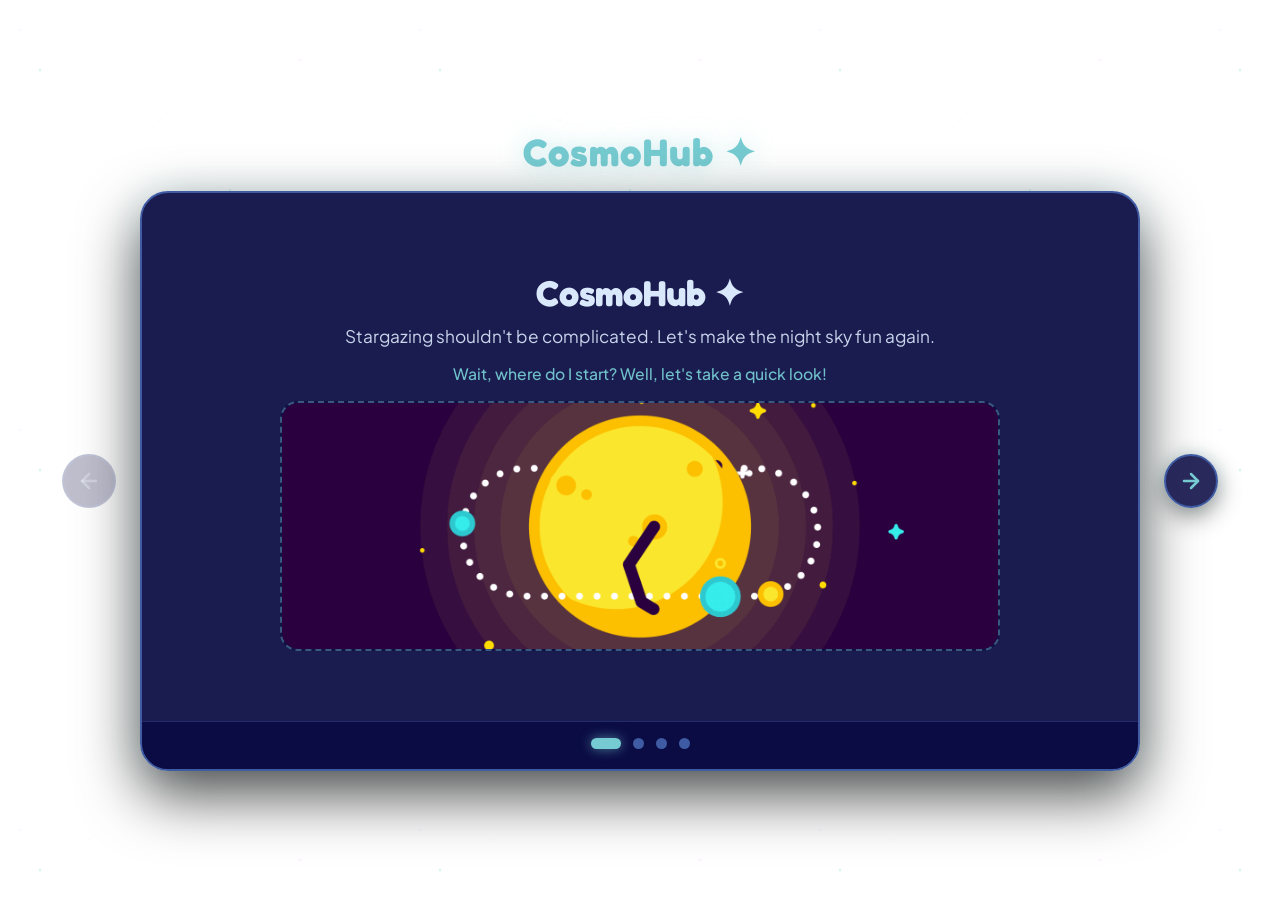
==== commit c6558588: "style: update onboarding header with logo enhancement; add new color variables and adjust layout sty" ====
--- a/index.html
+++ b/index.html
@@ -17,10 +17,10 @@
 
   <!-- Onboarding Main Shell -->
   <main class="onboarding-app">
-
+    
     <!-- Top Header / Logo -->
     <header class="app-header">
-      <h1 class="brand-logo">CosmoHub</h1>
+      <h1 class="brand-logo">CosmoHub ✦</h1>
     </header>
 
     <!-- Onboarding Container with Outer Floating Navigation Arrows -->
--- a/style.css
+++ b/style.css
@@ -316,6 +316,7 @@
 
 .slide-image-container::before {
   content: 'https://i.pinimg.com/originals/6c/93/de/6c93de2ae7118c79c79b750462814002.gif';
+
   font-family: var(--font-heading);
   font-size: 0.98rem;
   color: var(--pearl-aqua);
@@ -344,9 +345,8 @@
   width: 100%;
   padding: 16px 36px 20px;
   display: flex;
-  justify-content: space-between;
-  align-items: center;
-  box-sizing: border-box;
+  justify-content: center;
+  align-items: center;
   border-top: 1.5px solid rgba(62, 91, 163, 0.4);
   background: rgba(12, 13, 69, 0.98);
   border-bottom-left-radius: 26px;
@@ -369,7 +369,6 @@
   cursor: pointer;
   transition: all 0.3s cubic-bezier(0.25, 1, 0.5, 1);
   outline: none;
-
 }
 
 .dot:hover {
@@ -383,110 +382,129 @@
   box-shadow: 0 0 12px rgba(117, 203, 209, 0.6);
 }
 
-/* Bottom-Right Controls: Navigation Buttons */
-.nav-actions {
-  display: flex;
-  align-items: center;
-  gap: 12px;
-}
-/* Navigation Buttons */
-.nav-btn {
-  font-family: var(--font-heading);
-  font-size: 0.95rem;
-  font-weight: 600;
-  padding: 10px 22px;
-  border-radius: 14px;
-  cursor: pointer;
-  transition: all 0.25s ease;
-}
-
-.btn-back {
-  background: transparent;
-  color: var(--alice-blue);
-  border: 2px solid var(--dusk-blue);
-}
-
-.btn-back:hover:not(:disabled) {
-  background: var(--dusk-blue);
-  border-color: var(--dusk-blue);
-  transform: translateY(-1px);
-}
-
-.btn-back:disabled {
-  opacity: 0.35;
-  cursor: not-allowed;
-  border-color: rgba(62, 91, 163, 0.5);
-}
-
-btn-next {
-  background: var(--pearl-aqua);
-  color: var(--navy-deep);
-  border: none;
-  box-shadow: 0 4px 14px rgba(117, 203, 209, 0.3);
-}
-
-.btn-next:hover {
-  background: var(--alice-blue);
-  box-shadow: 0 6px 18px rgba(218, 232, 251, 0.4);
-  transform: translateY(-1px);
-}
-
 /* Responsive Layout Adjustments */
-@media (max-width: 1200px) {
-  .slide-panel-container {
-    gap: 16px;
-  }
-  .slide-image-panel {
-    flex: 0 0 200px;
-    width: 200px;
-  }
-  .slide-content-center,
-  .card-footer {
-    width: 560px;
-  }
-  .slide-content-center {
-    flex: 0 0 560px;
-  }
-}
-
-@media (max-width: 900px) {
-  .slide-image-panel {
-    display: none; /* Hide side panels on tablet/mobile to keep central focus */
-  }
-  .slide-content-center,
-  .card-footer {
-    width: 100%;
-    max-width: 600px;
-  }
-  .slide-content-center {
-    flex: 0 0 100%;
-  }
-}
-
-@media (max-width: 480px) {
-  .slide-body {
-    padding: 28px 20px 85px;
-  }
-
+@media (max-height: 720px) {
+  .app-header {
+    margin-bottom: 10px;
+  }
+  .brand-logo {
+    font-size: 2rem;
+  }
+  .main-card {
+    height: 510px;
+    max-height: 520px;
+  }
+  .slide-image-container {
+    height: 200px;
+    margin-top: 12px;
+  }
   .slide-heading {
-    font-size: 1.75rem;
-  }
-
+    font-size: 1.95rem;
+  }
   .slide-subtitle {
     font-size: 0.95rem;
+    margin-bottom: 10px;
+  }
+}
+
+@media (max-width: 1100px) {
+  .main-card {
+    max-width: 860px;
+    width: 82vw;
+  }
+
+  .slide-subtitle {
+    max-width: 640px;
+  }
+
+  .slide-image-container {
+    max-width: 660px;
+    height: 230px;
+  }
+}
+
+@media (max-width: 860px) {
+  .onboarding-container {
+    gap: 14px;
+  }
+
+  .nav-arrow {
+    width: 48px;
+    height: 48px;
+  }
+
+  .main-card {
+    max-width: 100%;
+    width: 100%;
+    height: 520px;
+  }
+
+  .slide {
+    padding: 20px 24px 14px;
+  }
+
+  .slide-heading {
+    font-size: 1.85rem;
+  }
+
+  .slide-subtitle {
+    font-size: 0.98rem;
+  }
+
+  .slide-image-container {
+    max-width: 100%;
+    height: 200px;
+    margin-top: 14px;
+  }
+}
+
+@media (max-width: 640px) {
+  .onboarding-container {
+    flex-direction: column;
+    align-items: center;
+  }
+
+  .nav-arrow {
+    position: absolute;
+    top: 50%;
+    transform: translateY(-50%);
+  }
+
+  .nav-arrow-prev {
+    left: 6px;
+  }
+
+  .nav-arrow-next {
+    right: 6px;
+  }
+
+  .nav-arrow:hover:not(:disabled) {
+    transform: translateY(-50%) scale(1.06);
+  }
+
+  .slide {
+    padding: 18px 16px 12px;
+  }
+
+  .slide-heading {
+    font-size: 1.55rem;
+  }
+
+  .slide-subtitle {
+    font-size: 0.9rem;
+    margin-bottom: 10px;
   }
 
   .badge {
-    font-size: 0.9rem;
-    padding: 8px 18px;
+    font-size: 0.85rem;
+    padding: 6px 18px;
+  }
+
+  .slide-image-container {
+    height: 170px;
   }
 
   .card-footer {
-    padding: 14px 20px 18px;
-  }
-
-  .nav-btn {
-    padding: 8px 16px;
-    font-size: 0.88rem;
-  }
-}
+    padding: 14px 16px 16px;
+  }
+}
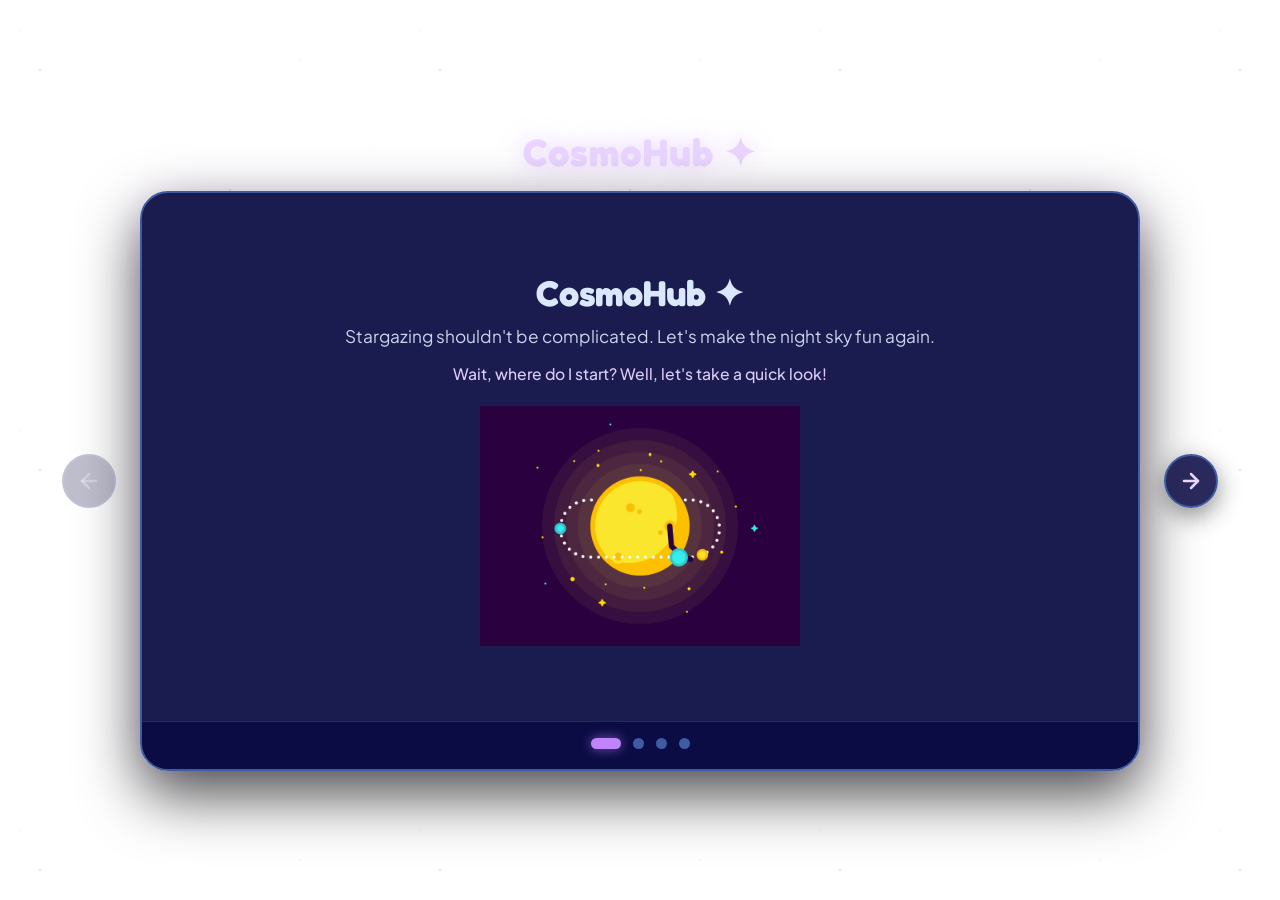
==== commit e4e1a598: "style: add header action button styles in learning.css and fix HTML formatting" ====
--- a/index.html
+++ b/index.html
@@ -137,3 +137,4 @@
   <script src="script.js"></script>
 </body>
 </html>
+<!---->
--- a/style.css
+++ b/style.css
@@ -2,16 +2,18 @@
    CosmoHub Onboarding Single-Card Slide Layout Styles
    Palette:
    - Deep Navy: #0C0D45 (Screen Background)
-   - Dusk Blue: #3E5BA3 (Cards, Image Frames & Borders)
-   - Pearl Aqua: #75CBD1 (Top Accent Bar, Active Progress Dots, Next Button)
-   - Thistle: #F2D2FF (Callout Badges)
-   - Alice Blue: #DAE8FB (Text)
+   - Dusk Blue: #3E5BA3 (Cards & Borders)
+   - Lavender Soft: #c084fc (Accent Buttons, Active Dots, Highlights)
+   - Lavender Light: #e9d5ff (Subtle Text Accents, Logos)
+   - Thistle: #F2D2FF (Secondary Highlights)
+   - Alice Blue: #DAE8FB (Body Text)
 ---------------------------------------------------- */
 
 :root {
   --navy-deep: #0C0D45;
   --dusk-blue: #3E5BA3;
-  --pearl-aqua: #75CBD1;
+  --lavender-soft: #c084fc;
+  --lavender-light: #e9d5ff;
   --thistle: #F2D2FF;
   --alice-blue: #DAE8FB;
 
@@ -52,10 +54,10 @@
   height: 100vh;
   background-image:
     radial-gradient(2px 2px at 20px 30px, var(--alice-blue), rgba(0,0,0,0)),
-    radial-gradient(2px 2px at 40px 70px, var(--pearl-aqua), rgba(0,0,0,0)),
+    radial-gradient(2px 2px at 40px 70px, var(--lavender-soft), rgba(0,0,0,0)),
     radial-gradient(1px 1px at 90px 40px, var(--thistle), rgba(0,0,0,0)),
     radial-gradient(2px 2px at 160px 120px, var(--alice-blue), rgba(0,0,0,0)),
-    radial-gradient(1.5px 1.5px at 230px 190px, var(--pearl-aqua), rgba(0,0,0,0)),
+    radial-gradient(1.5px 1.5px at 230px 190px, var(--lavender-soft), rgba(0,0,0,0)),
     radial-gradient(2px 2px at 300px 60px, var(--thistle), rgba(0,0,0,0)),
     radial-gradient(1px 1px at 370px 150px, var(--alice-blue), rgba(0,0,0,0));
   background-repeat: repeat;
@@ -81,15 +83,18 @@
 .app-header {
   margin-bottom: 16px;
   text-align: center;
+  display: flex;
+  align-items: center;
+  justify-content: center;
 }
 
 .brand-logo {
   font-family: var(--font-heading);
   font-size: 2.4rem;
   font-weight: 700;
-  color: var(--pearl-aqua);
+  color: var(--lavender-light);
   letter-spacing: 1.2px;
-  text-shadow: 0 0 24px rgba(117, 203, 209, 0.4);
+  text-shadow: 0 0 24px rgba(192, 132, 252, 0.4);
 }
 
 /* Onboarding Section Wrapper with Outer Nav Arrows */
@@ -110,13 +115,13 @@
   border-radius: 50%;
   background: rgba(12, 13, 69, 0.88);
   border: 2px solid var(--dusk-blue);
-  color: var(--pearl-aqua);
+  color: var(--lavender-light);
   display: flex;
   align-items: center;
   justify-content: center;
   cursor: pointer;
   backdrop-filter: blur(12px);
-  box-shadow: 0 8px 24px rgba(0, 0, 0, 0.45), 0 0 15px rgba(117, 203, 209, 0.2);
+  box-shadow: 0 8px 24px rgba(0, 0, 0, 0.45);
   transition: all 0.3s cubic-bezier(0.25, 1, 0.5, 1);
   outline: none;
   z-index: 5;
@@ -124,10 +129,10 @@
 
 .nav-arrow:hover:not(:disabled) {
   background: var(--dusk-blue);
-  color: var(--alice-blue);
-  border-color: var(--pearl-aqua);
+  color: #ffffff;
+  border-color: var(--lavender-soft);
   transform: translateY(-2px) scale(1.08);
-  box-shadow: 0 12px 28px rgba(0, 0, 0, 0.55), 0 0 22px rgba(117, 203, 209, 0.4);
+  box-shadow: 0 12px 28px rgba(0, 0, 0, 0.55), 0 0 22px rgba(192, 132, 252, 0.35);
 }
 
 .nav-arrow:active:not(:disabled) {
@@ -144,7 +149,7 @@
   transform: none;
 }
 
-/* Expanded Main Card Container with Increased Height */
+/* Expanded Main Card Container with Uniform Rounded Dark Border */
 .main-card {
   flex: 1;
   max-width: 1000px;
@@ -154,22 +159,13 @@
   background: rgba(12, 13, 69, 0.94);
   border: 2px solid var(--dusk-blue);
   border-radius: 28px;
-  box-shadow: 0 24px 60px rgba(0, 0, 0, 0.7), 0 0 35px rgba(117, 203, 209, 0.18);
+  box-shadow: 0 24px 60px rgba(0, 0, 0, 0.7), 0 0 35px rgba(192, 132, 252, 0.15);
   backdrop-filter: blur(16px);
   display: flex;
   flex-direction: column;
   justify-content: space-between;
   overflow: hidden;
   position: relative;
-}
-
-/* Top Accent Bar across top of main card */
-.card-top-bar {
-  height: 6px;
-  width: 100%;
-  background: linear-gradient(90deg, var(--pearl-aqua), var(--thistle), var(--pearl-aqua));
-  box-shadow: 0 2px 10px rgba(117, 203, 209, 0.4);
-  flex-shrink: 0;
 }
 
 /* Slide Viewport */
@@ -234,45 +230,20 @@
   opacity: 0.9;
   line-height: 1.5;
   max-width: 740px;
-  margin-bottom: 14px;
-}
-
-/* Callout Highlights / Badges */
-.badge-container {
   margin-bottom: 10px;
-}
-
-.badge {
-  display: inline-block;
-  font-family: var(--font-heading);
-  font-size: 1rem;
-  font-weight: 600;
-  padding: 8px 24px;
-  border-radius: 50px;
-  color: var(--navy-deep);
-  box-shadow: 0 4px 14px rgba(0, 0, 0, 0.2);
-}
-
-.badge-thistle {
-  background-color: var(--thistle);
-  border: 2px solid var(--alice-blue);
-}
-
-.badge-aqua {
-  background-color: var(--pearl-aqua);
-  border: 2px solid var(--alice-blue);
 }
 
 .slide-note {
   font-size: 0.98rem;
   font-weight: 500;
-  color: var(--pearl-aqua);
+  color: var(--lavender-light);
   opacity: 0.95;
+  margin-top: 4px;
 }
 
 /* Action Button */
 .action-container {
-  margin-top: 10px;
+  margin-top: 14px;
 }
 
 .btn-start {
@@ -281,63 +252,50 @@
   font-size: 1.12rem;
   font-weight: 700;
   color: var(--navy-deep);
-  background-color: var(--pearl-aqua);
+  background-color: var(--lavender-soft);
   padding: 12px 32px;
   border-radius: 50px;
   text-decoration: none;
   border: none;
   cursor: pointer;
-  box-shadow: 0 6px 18px rgba(117, 203, 209, 0.4);
+  box-shadow: 0 6px 18px rgba(192, 132, 252, 0.35);
   transition: all 0.25s ease;
 }
 
 .btn-start:hover {
-  background-color: var(--alice-blue);
+  background-color: #ffffff;
   transform: translateY(-2px) scale(1.03);
-  box-shadow: 0 8px 24px rgba(218, 232, 251, 0.5);
-}
-
-/* Expanded Centered Image Placeholder Container Box */
+  box-shadow: 0 8px 24px rgba(233, 213, 255, 0.5);
+}
+
+/* Centered Image Container Box (Clean, Minimal, Free-Standing) */
 .slide-image-container {
   width: 100%;
   max-width: 720px;
   height: 250px;
   margin-top: 18px;
-  border: 2px dashed rgba(117, 203, 209, 0.4);
-  border-radius: 18px;
-  background: rgba(12, 13, 69, 0.6);
   display: flex;
   align-items: center;
   justify-content: center;
   position: relative;
   overflow: hidden;
-  transition: border-color 0.3s ease;
-}
-
-.slide-image-container::before {
-  content: 'https://i.pinimg.com/originals/6c/93/de/6c93de2ae7118c79c79b750462814002.gif';
-
-  font-family: var(--font-heading);
-  font-size: 0.98rem;
-  color: var(--pearl-aqua);
-  opacity: 0.6;
-  pointer-events: none;
+  background: transparent;
+  border: none;
+  box-shadow: none;
+  border-radius: 0;
 }
 
 .slide-image {
-  width: 100%;
-  height: 100%;
-  object-fit: cover;
-  position: absolute;
-  top: 0;
-  left: 0;
-  border-radius: 16px;
+  max-width: 100%;
+  max-height: 240px;
+  object-fit: contain;
+  display: block;
+  margin: 0 auto;
+  background: transparent;
+  border: none;
+  box-shadow: none;
+  border-radius: 0;
   transition: opacity 0.3s ease;
-}
-
-.slide-image[src=""],
-.slide-image:not([src]) {
-  opacity: 0;
 }
 
 /* Bottom Card Footer with Progress Indicator Dots */
@@ -378,8 +336,8 @@
 .dot.active {
   width: 30px;
   border-radius: 12px;
-  background: var(--pearl-aqua);
-  box-shadow: 0 0 12px rgba(117, 203, 209, 0.6);
+  background: var(--lavender-soft);
+  box-shadow: 0 0 12px rgba(192, 132, 252, 0.6);
 }
 
 /* Responsive Layout Adjustments */
@@ -398,6 +356,9 @@
     height: 200px;
     margin-top: 12px;
   }
+   .slide-image {
+    max-height: 190px;
+  }
   .slide-heading {
     font-size: 1.95rem;
   }
@@ -491,20 +452,19 @@
   }
 
   .slide-subtitle {
-    font-size: 0.9rem;
+    font-size: 0.98rem;
     margin-bottom: 10px;
-  }
-
-  .badge {
-    font-size: 0.85rem;
-    padding: 6px 18px;
   }
 
   .slide-image-container {
     height: 170px;
   }
 
+   .slide-image {
+    max-height: 160px;
+  }
+   
   .card-footer {
     padding: 14px 16px 16px;
   }
-}+}
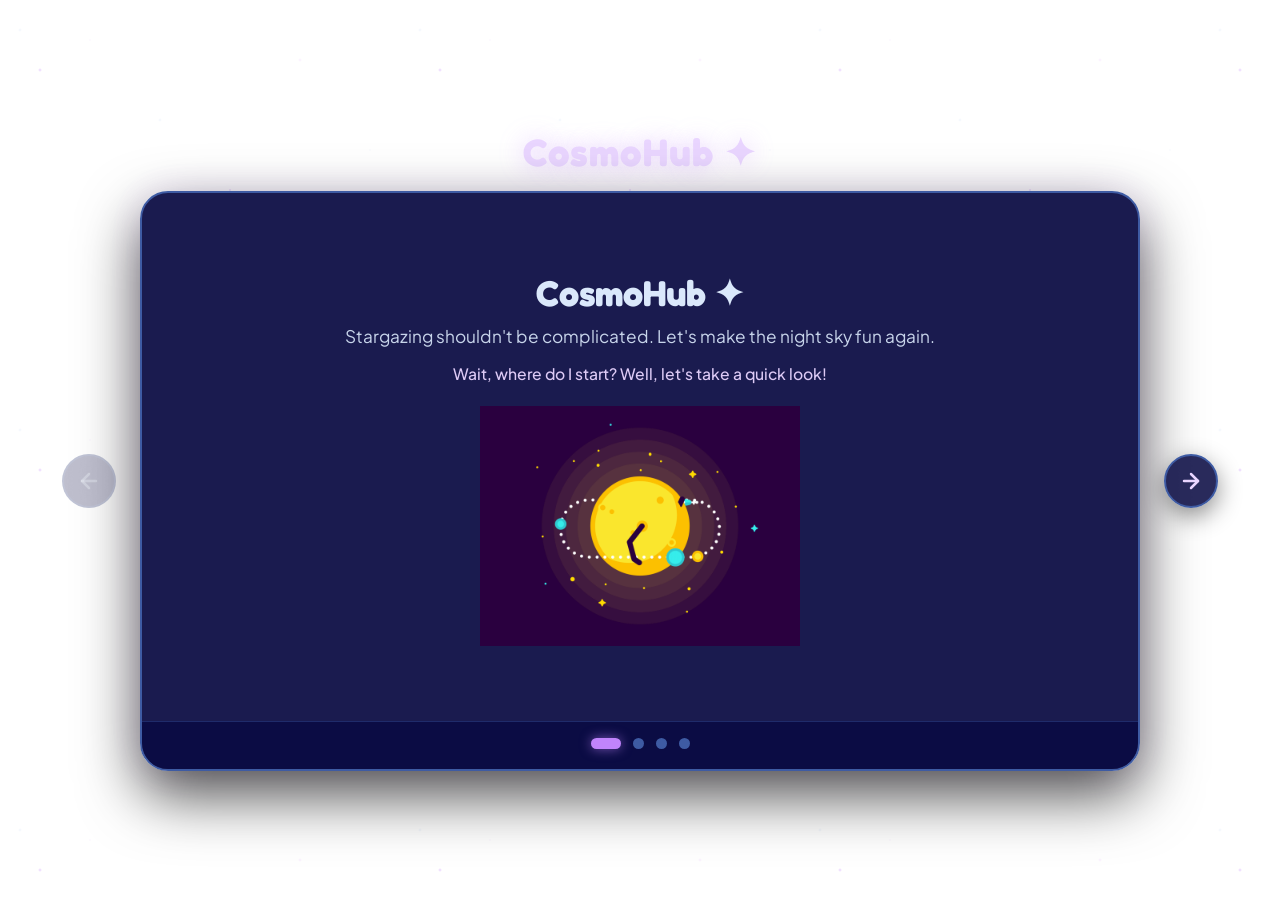
==== commit 5edaa99f: "style: add roadmap container and filter pill styles in learning.css" ====
--- a/index.html
+++ b/index.html
@@ -137,4 +137,238 @@
   <script src="script.js"></script>
 </body>
 </html>
-<!---->+<!--sl,gldrmgsprikjftawiejrfsiendfjsdfuhweuorjaopdmfjksnfgwoejrfawokfknvfsdnmgpsm
+sl,gldrmgsprikjftawiejrfsiendfjsdfuhweuorjaopdmfjksnfgwoejrfawokfknvfsdnmgpsm
+sl,gldrmgsprikjftawiejrfsiendfjsdfuhweuorjaopdmfjksnfgwoejrfawokfknvfsdnmgpsm
+sl,gldrmgsprikjftawiejrfsiendfjsdfuhweuorjaopdmfjksnfgwoejrfawokfknvfsdnmgpsm
+sl,gldrmgsprikjftawiejrfsiendfjsdfuhweuorjaopdmfjksnfgwoejrfawokfknvfsdnmgpsm
+sl,gldrmgsprikjftawiejrfsiendfjsdfuhweuorjaopdmfjksnfgwoejrfawokfknvfsdnmgpsm
+sl,gldrmgsprikjftawiejrfsiendfjsdfuhweuorjaopdmfjksnfgwoejrfawokfknvfsdnmgpsm
+sl,gldrmgsprikjftawiejrfsiendfjsdfuhweuorjaopdmfjksnfgwoejrfawokfknvfsdnmgpsm
+sl,gldrmgsprikjftawiejrfsiendfjsdfuhweuorjaopdmfjksnfgwoejrfawokfknvfsdnmgpsm
+sl,gldrmgsprikjftawiejrfsiendfjsdfuhweuorjaopdmfjksnfgwoejrfawokfknvfsdnmgpsm
+sl,gldrmgsprikjftawiejrfsiendfjsdfuhweuorjaopdmfjksnfgwoejrfawokfknvfsdnmgpsm
+sl,gldrmgsprikjftawiejrfsiendfjsdfuhweuorjaopdmfjksnfgwoejrfawokfknvfsdnmgpsm
+sl,gldrmgsprikjftawiejrfsiendfjsdfuhweuorjaopdmfjksnfgwoejrfawokfknvfsdnmgpsm
+sl,gldrmgsprikjftawiejrfsiendfjsdfuhweuorjaopdmfjksnfgwoejrfawokfknvfsdnmgpsm
+sl,gldrmgsprikjftawiejrfsiendfjsdfuhweuorjaopdmfjksnfgwoejrfawokfknvfsdnmgpsm
+sl,gldrmgsprikjftawiejrfsiendfjsdfuhweuorjaopdmfjksnfgwoejrfawokfknvfsdnmgpsm
+sl,gldrmgsprikjftawiejrfsiendfjsdfuhweuorjaopdmfjksnfgwoejrfawokfknvfsdnmgpsm
+sl,gldrmgsprikjftawiejrfsiendfjsdfuhweuorjaopdmfjksnfgwoejrfawokfknvfsdnmgpsm
+sl,gldrmgsprikjftawiejrfsiendfjsdfuhweuorjaopdmfjksnfgwoejrfawokfknvfsdnmgpsm
+sl,gldrmgsprikjftawiejrfsiendfjsdfuhweuorjaopdmfjksnfgwoejrfawokfknvfsdnmgpsm
+sl,gldrmgsprikjftawiejrfsiendfjsdfuhweuorjaopdmfjksnfgwoejrfawokfknvfsdnmgpsm
+sl,gldrmgsprikjftawiejrfsiendfjsdfuhweuorjaopdmfjksnfgwoejrfawokfknvfsdnmgpsm
+sl,gldrmgsprikjftawiejrfsiendfjsdfuhweuorjaopdmfjksnfgwoejrfawokfknvfsdnmgpsm
+sl,gldrmgsprikjftawiejrfsiendfjsdfuhweuorjaopdmfjksnfgwoejrfawokfknvfsdnmgpsm
+sl,gldrmgsprikjftawiejrfsiendfjsdfuhweuorjaopdmfjksnfgwoejrfawokfknvfsdnmgpsm
+sl,gldrmgsprikjftawiejrfsiendfjsdfuhweuorjaopdmfjksnfgwoejrfawokfknvfsdnmgpsm
+sl,gldrmgsprikjftawiejrfsiendfjsdfuhweuorjaopdmfjksnfgwoejrfawokfknvfsdnmgpsm
+sl,gldrmgsprikjftawiejrfsiendfjsdfuhweuorjaopdmfjksnfgwoejrfawokfknvfsdnmgpsm
+sl,gldrmgsprikjftawiejrfsiendfjsdfuhweuorjaopdmfjksnfgwoejrfawokfknvfsdnmgpsm
+sl,gldrmgsprikjftawiejrfsiendfjsdfuhweuorjaopdmfjksnfgwoejrfawokfknvfsdnmgpsm
+sl,gldrmgsprikjftawiejrfsiendfjsdfuhweuorjaopdmfjksnfgwoejrfawokfknvfsdnmgpsm
+sl,gldrmgsprikjftawiejrfsiendfjsdfuhweuorjaopdmfjksnfgwoejrfawokfknvfsdnmgpsm
+sl,gldrmgsprikjftawiejrfsiendfjsdfuhweuorjaopdmfjksnfgwoejrfawokfknvfsdnmgpsm
+sl,gldrmgsprikjftawiejrfsiendfjsdfuhweuorjaopdmfjksnfgwoejrfawokfknvfsdnmgpsm
+sl,gldrmgsprikjftawiejrfsiendfjsdfuhweuorjaopdmfjksnfgwoejrfawokfknvfsdnmgpsm
+sl,gldrmgsprikjftawiejrfsiendfjsdfuhweuorjaopdmfjksnfgwoejrfawokfknvfsdnmgpsm
+sl,gldrmgsprikjftawiejrfsiendfjsdfuhweuorjaopdmfjksnfgwoejrfawokfknvfsdnmgpsm
+sl,gldrmgsprikjftawiejrfsiendfjsdfuhweuorjaopdmfjksnfgwoejrfawokfknvfsdnmgpsm
+sl,gldrmgsprikjftawiejrfsiendfjsdfuhweuorjaopdmfjksnfgwoejrfawokfknvfsdnmgpsm
+sl,gldrmgsprikjftawiejrfsiendfjsdfuhweuorjaopdmfjksnfgwoejrfawokfknvfsdnmgpsm
+sl,gldrmgsprikjftawiejrfsiendfjsdfuhweuorjaopdmfjksnfgwoejrfawokfknvfsdnmgpsm
+sl,gldrmgsprikjftawiejrfsiendfjsdfuhweuorjaopdmfjksnfgwoejrfawokfknvfsdnmgpsm
+sl,gldrmgsprikjftawiejrfsiendfjsdfuhweuorjaopdmfjksnfgwoejrfawokfknvfsdnmgpsm
+sl,gldrmgsprikjftawiejrfsiendfjsdfuhweuorjaopdmfjksnfgwoejrfawokfknvfsdnmgpsm
+sl,gldrmgsprikjftawiejrfsiendfjsdfuhweuorjaopdmfjksnfgwoejrfawokfknvfsdnmgpsm
+sl,gldrmgsprikjftawiejrfsiendfjsdfuhweuorjaopdmfjksnfgwoejrfawokfknvfsdnmgpsm
+sl,gldrmgsprikjftawiejrfsiendfjsdfuhweuorjaopdmfjksnfgwoejrfawokfknvfsdnmgpsm
+sl,gldrmgsprikjftawiejrfsiendfjsdfuhweuorjaopdmfjksnfgwoejrfawokfknvfsdnmgpsm
+sl,gldrmgsprikjftawiejrfsiendfjsdfuhweuorjaopdmfjksnfgwoejrfawokfknvfsdnmgpsm
+sl,gldrmgsprikjftawiejrfsiendfjsdfuhweuorjaopdmfjksnfgwoejrfawokfknvfsdnmgpsm
+sl,gldrmgsprikjftawiejrfsiendfjsdfuhweuorjaopdmfjksnfgwoejrfawokfknvfsdnmgpsm
+sl,gldrmgsprikjftawiejrfsiendfjsdfuhweuorjaopdmfjksnfgwoejrfawokfknvfsdnmgpsm
+sl,gldrmgsprikjftawiejrfsiendfjsdfuhweuorjaopdmfjksnfgwoejrfawokfknvfsdnmgpsm
+sl,gldrmgsprikjftawiejrfsiendfjsdfuhweuorjaopdmfjksnfgwoejrfawokfknvfsdnmgpsm
+sl,gldrmgsprikjftawiejrfsiendfjsdfuhweuorjaopdmfjksnfgwoejrfawokfknvfsdnmgpsm
+sl,gldrmgsprikjftawiejrfsiendfjsdfuhweuorjaopdmfjksnfgwoejrfawokfknvfsdnmgpsm
+sl,gldrmgsprikjftawiejrfsiendfjsdfuhweuorjaopdmfjksnfgwoejrfawokfknvfsdnmgpsm
+sl,gldrmgsprikjftawiejrfsiendfjsdfuhweuorjaopdmfjksnfgwoejrfawokfknvfsdnmgpsm
+sl,gldrmgsprikjftawiejrfsiendfjsdfuhweuorjaopdmfjksnfgwoejrfawokfknvfsdnmgpsm
+sl,gldrmgsprikjftawiejrfsiendfjsdfuhweuorjaopdmfjksnfgwoejrfawokfknvfsdnmgpsm
+sl,gldrmgsprikjftawiejrfsiendfjsdfuhweuorjaopdmfjksnfgwoejrfawokfknvfsdnmgpsm
+sl,gldrmgsprikjftawiejrfsiendfjsdfuhweuorjaopdmfjksnfgwoejrfawokfknvfsdnmgpsm
+sl,gldrmgsprikjftawiejrfsiendfjsdfuhweuorjaopdmfjksnfgwoejrfawokfknvfsdnmgpsm
+sl,gldrmgsprikjftawiejrfsiendfjsdfuhweuorjaopdmfjksnfgwoejrfawokfknvfsdnmgpsm
+sl,gldrmgsprikjftawiejrfsiendfjsdfuhweuorjaopdmfjksnfgwoejrfawokfknvfsdnmgpsm
+sl,gldrmgsprikjftawiejrfsiendfjsdfuhweuorjaopdmfjksnfgwoejrfawokfknvfsdnmgpsm
+sl,gldrmgsprikjftawiejrfsiendfjsdfuhweuorjaopdmfjksnfgwoejrfawokfknvfsdnmgpsm
+sl,gldrmgsprikjftawiejrfsiendfjsdfuhweuorjaopdmfjksnfgwoejrfawokfknvfsdnmgpsm
+sl,gldrmgsprikjftawiejrfsiendfjsdfuhweuorjaopdmfjksnfgwoejrfawokfknvfsdnmgpsm
+sl,gldrmgsprikjftawiejrfsiendfjsdfuhweuorjaopdmfjksnfgwoejrfawokfknvfsdnmgpsm
+sl,gldrmgsprikjftawiejrfsiendfjsdfuhweuorjaopdmfjksnfgwoejrfawokfknvfsdnmgpsm
+sl,gldrmgsprikjftawiejrfsiendfjsdfuhweuorjaopdmfjksnfgwoejrfawokfknvfsdnmgpsm
+sl,gldrmgsprikjftawiejrfsiendfjsdfuhweuorjaopdmfjksnfgwoejrfawokfknvfsdnmgpsm
+sl,gldrmgsprikjftawiejrfsiendfjsdfuhweuorjaopdmfjksnfgwoejrfawokfknvfsdnmgpsm
+sl,gldrmgsprikjftawiejrfsiendfjsdfuhweuorjaopdmfjksnfgwoejrfawokfknvfsdnmgpsm
+sl,gldrmgsprikjftawiejrfsiendfjsdfuhweuorjaopdmfjksnfgwoejrfawokfknvfsdnmgpsm
+sl,gldrmgsprikjftawiejrfsiendfjsdfuhweuorjaopdmfjksnfgwoejrfawokfknvfsdnmgpsm
+sl,gldrmgsprikjftawiejrfsiendfjsdfuhweuorjaopdmfjksnfgwoejrfawokfknvfsdnmgpsm
+sl,gldrmgsprikjftawiejrfsiendfjsdfuhweuorjaopdmfjksnfgwoejrfawokfknvfsdnmgpsm
+sl,gldrmgsprikjftawiejrfsiendfjsdfuhweuorjaopdmfjksnfgwoejrfawokfknvfsdnmgpsm
+sl,gldrmgsprikjftawiejrfsiendfjsdfuhweuorjaopdmfjksnfgwoejrfawokfknvfsdnmgpsm
+sl,gldrmgsprikjftawiejrfsiendfjsdfuhweuorjaopdmfjksnfgwoejrfawokfknvfsdnmgpsm
+sl,gldrmgsprikjftawiejrfsiendfjsdfuhweuorjaopdmfjksnfgwoejrfawokfknvfsdnmgpsm
+sl,gldrmgsprikjftawiejrfsiendfjsdfuhweuorjaopdmfjksnfgwoejrfawokfknvfsdnmgpsm
+sl,gldrmgsprikjftawiejrfsiendfjsdfuhweuorjaopdmfjksnfgwoejrfawokfknvfsdnmgpsm
+sl,gldrmgsprikjftawiejrfsiendfjsdfuhweuorjaopdmfjksnfgwoejrfawokfknvfsdnmgpsm
+sl,gldrmgsprikjftawiejrfsiendfjsdfuhweuorjaopdmfjksnfgwoejrfawokfknvfsdnmgpsm
+sl,gldrmgsprikjftawiejrfsiendfjsdfuhweuorjaopdmfjksnfgwoejrfawokfknvfsdnmgpsm
+sl,gldrmgsprikjftawiejrfsiendfjsdfuhweuorjaopdmfjksnfgwoejrfawokfknvfsdnmgpsm
+sl,gldrmgsprikjftawiejrfsiendfjsdfuhweuorjaopdmfjksnfgwoejrfawokfknvfsdnmgpsm
+sl,gldrmgsprikjftawiejrfsiendfjsdfuhweuorjaopdmfjksnfgwoejrfawokfknvfsdnmgpsm
+sl,gldrmgsprikjftawiejrfsiendfjsdfuhweuorjaopdmfjksnfgwoejrfawokfknvfsdnmgpsm
+sl,gldrmgsprikjftawiejrfsiendfjsdfuhweuorjaopdmfjksnfgwoejrfawokfknvfsdnmgpsm
+sl,gldrmgsprikjftawiejrfsiendfjsdfuhweuorjaopdmfjksnfgwoejrfawokfknvfsdnmgpsm
+sl,gldrmgsprikjftawiejrfsiendfjsdfuhweuorjaopdmfjksnfgwoejrfawokfknvfsdnmgpsm
+sl,gldrmgsprikjftawiejrfsiendfjsdfuhweuorjaopdmfjksnfgwoejrfawokfknvfsdnmgpsm
+sl,gldrmgsprikjftawiejrfsiendfjsdfuhweuorjaopdmfjksnfgwoejrfawokfknvfsdnmgpsm
+sl,gldrmgsprikjftawiejrfsiendfjsdfuhweuorjaopdmfjksnfgwoejrfawokfknvfsdnmgpsm
+sl,gldrmgsprikjftawiejrfsiendfjsdfuhweuorjaopdmfjksnfgwoejrfawokfknvfsdnmgpsm
+sl,gldrmgsprikjftawiejrfsiendfjsdfuhweuorjaopdmfjksnfgwoejrfawokfknvfsdnmgpsm
+sl,gldrmgsprikjftawiejrfsiendfjsdfuhweuorjaopdmfjksnfgwoejrfawokfknvfsdnmgpsm
+sl,gldrmgsprikjftawiejrfsiendfjsdfuhweuorjaopdmfjksnfgwoejrfawokfknvfsdnmgpsm
+sl,gldrmgsprikjftawiejrfsiendfjsdfuhweuorjaopdmfjksnfgwoejrfawokfknvfsdnmgpsm
+sl,gldrmgsprikjftawiejrfsiendfjsdfuhweuorjaopdmfjksnfgwoejrfawokfknvfsdnmgpsm
+sl,gldrmgsprikjftawiejrfsiendfjsdfuhweuorjaopdmfjksnfgwoejrfawokfknvfsdnmgpsm
+sl,gldrmgsprikjftawiejrfsiendfjsdfuhweuorjaopdmfjksnfgwoejrfawokfknvfsdnmgpsm
+sl,gldrmgsprikjftawiejrfsiendfjsdfuhweuorjaopdmfjksnfgwoejrfawokfknvfsdnmgpsm
+sl,gldrmgsprikjftawiejrfsiendfjsdfuhweuorjaopdmfjksnfgwoejrfawokfknvfsdnmgpsm
+sl,gldrmgsprikjftawiejrfsiendfjsdfuhweuorjaopdmfjksnfgwoejrfawokfknvfsdnmgpsm
+sl,gldrmgsprikjftawiejrfsiendfjsdfuhweuorjaopdmfjksnfgwoejrfawokfknvfsdnmgpsm
+sl,gldrmgsprikjftawiejrfsiendfjsdfuhweuorjaopdmfjksnfgwoejrfawokfknvfsdnmgpsm
+sl,gldrmgsprikjftawiejrfsiendfjsdfuhweuorjaopdmfjksnfgwoejrfawokfknvfsdnmgpsm
+sl,gldrmgsprikjftawiejrfsiendfjsdfuhweuorjaopdmfjksnfgwoejrfawokfknvfsdnmgpsm
+sl,gldrmgsprikjftawiejrfsiendfjsdfuhweuorjaopdmfjksnfgwoejrfawokfknvfsdnmgpsm
+sl,gldrmgsprikjftawiejrfsiendfjsdfuhweuorjaopdmfjksnfgwoejrfawokfknvfsdnmgpsm
+sl,gldrmgsprikjftawiejrfsiendfjsdfuhweuorjaopdmfjksnfgwoejrfawokfknvfsdnmgpsm
+sl,gldrmgsprikjftawiejrfsiendfjsdfuhweuorjaopdmfjksnfgwoejrfawokfknvfsdnmgpsm
+sl,gldrmgsprikjftawiejrfsiendfjsdfuhweuorjaopdmfjksnfgwoejrfawokfknvfsdnmgpsm
+sl,gldrmgsprikjftawiejrfsiendfjsdfuhweuorjaopdmfjksnfgwoejrfawokfknvfsdnmgpsm
+sl,gldrmgsprikjftawiejrfsiendfjsdfuhweuorjaopdmfjksnfgwoejrfawokfknvfsdnmgpsm
+sl,gldrmgsprikjftawiejrfsiendfjsdfuhweuorjaopdmfjksnfgwoejrfawokfknvfsdnmgpsm
+sl,gldrmgsprikjftawiejrfsiendfjsdfuhweuorjaopdmfjksnfgwoejrfawokfknvfsdnmgpsm
+sl,gldrmgsprikjftawiejrfsiendfjsdfuhweuorjaopdmfjksnfgwoejrfawokfknvfsdnmgpsm
+sl,gldrmgsprikjftawiejrfsiendfjsdfuhweuorjaopdmfjksnfgwoejrfawokfknvfsdnmgpsm
+sl,gldrmgsprikjftawiejrfsiendfjsdfuhweuorjaopdmfjksnfgwoejrfawokfknvfsdnmgpsm
+sl,gldrmgsprikjftawiejrfsiendfjsdfuhweuorjaopdmfjksnfgwoejrfawokfknvfsdnmgpsm
+sl,gldrmgsprikjftawiejrfsiendfjsdfuhweuorjaopdmfjksnfgwoejrfawokfknvfsdnmgpsm
+sl,gldrmgsprikjftawiejrfsiendfjsdfuhweuorjaopdmfjksnfgwoejrfawokfknvfsdnmgpsm
+sl,gldrmgsprikjftawiejrfsiendfjsdfuhweuorjaopdmfjksnfgwoejrfawokfknvfsdnmgpsm
+sl,gldrmgsprikjftawiejrfsiendfjsdfuhweuorjaopdmfjksnfgwoejrfawokfknvfsdnmgpsm
+sl,gldrmgsprikjftawiejrfsiendfjsdfuhweuorjaopdmfjksnfgwoejrfawokfknvfsdnmgpsm
+sl,gldrmgsprikjftawiejrfsiendfjsdfuhweuorjaopdmfjksnfgwoejrfawokfknvfsdnmgpsm
+sl,gldrmgsprikjftawiejrfsiendfjsdfuhweuorjaopdmfjksnfgwoejrfawokfknvfsdnmgpsm
+sl,gldrmgsprikjftawiejrfsiendfjsdfuhweuorjaopdmfjksnfgwoejrfawokfknvfsdnmgpsm
+sl,gldrmgsprikjftawiejrfsiendfjsdfuhweuorjaopdmfjksnfgwoejrfawokfknvfsdnmgpsm
+sl,gldrmgsprikjftawiejrfsiendfjsdfuhweuorjaopdmfjksnfgwoejrfawokfknvfsdnmgpsm
+sl,gldrmgsprikjftawiejrfsiendfjsdfuhweuorjaopdmfjksnfgwoejrfawokfknvfsdnmgpsm
+sl,gldrmgsprikjftawiejrfsiendfjsdfuhweuorjaopdmfjksnfgwoejrfawokfknvfsdnmgpsm
+sl,gldrmgsprikjftawiejrfsiendfjsdfuhweuorjaopdmfjksnfgwoejrfawokfknvfsdnmgpsm
+sl,gldrmgsprikjftawiejrfsiendfjsdfuhweuorjaopdmfjksnfgwoejrfawokfknvfsdnmgpsm
+sl,gldrmgsprikjftawiejrfsiendfjsdfuhweuorjaopdmfjksnfgwoejrfawokfknvfsdnmgpsm
+sl,gldrmgsprikjftawiejrfsiendfjsdfuhweuorjaopdmfjksnfgwoejrfawokfknvfsdnmgpsm
+sl,gldrmgsprikjftawiejrfsiendfjsdfuhweuorjaopdmfjksnfgwoejrfawokfknvfsdnmgpsm
+sl,gldrmgsprikjftawiejrfsiendfjsdfuhweuorjaopdmfjksnfgwoejrfawokfknvfsdnmgpsm
+sl,gldrmgsprikjftawiejrfsiendfjsdfuhweuorjaopdmfjksnfgwoejrfawokfknvfsdnmgpsm
+sl,gldrmgsprikjftawiejrfsiendfjsdfuhweuorjaopdmfjksnfgwoejrfawokfknvfsdnmgpsm
+sl,gldrmgsprikjftawiejrfsiendfjsdfuhweuorjaopdmfjksnfgwoejrfawokfknvfsdnmgpsm
+sl,gldrmgsprikjftawiejrfsiendfjsdfuhweuorjaopdmfjksnfgwoejrfawokfknvfsdnmgpsm
+sl,gldrmgsprikjftawiejrfsiendfjsdfuhweuorjaopdmfjksnfgwoejrfawokfknvfsdnmgpsm
+sl,gldrmgsprikjftawiejrfsiendfjsdfuhweuorjaopdmfjksnfgwoejrfawokfknvfsdnmgpsm
+sl,gldrmgsprikjftawiejrfsiendfjsdfuhweuorjaopdmfjksnfgwoejrfawokfknvfsdnmgpsm
+sl,gldrmgsprikjftawiejrfsiendfjsdfuhweuorjaopdmfjksnfgwoejrfawokfknvfsdnmgpsm
+sl,gldrmgsprikjftawiejrfsiendfjsdfuhweuorjaopdmfjksnfgwoejrfawokfknvfsdnmgpsm
+sl,gldrmgsprikjftawiejrfsiendfjsdfuhweuorjaopdmfjksnfgwoejrfawokfknvfsdnmgpsm
+sl,gldrmgsprikjftawiejrfsiendfjsdfuhweuorjaopdmfjksnfgwoejrfawokfknvfsdnmgpsm
+sl,gldrmgsprikjftawiejrfsiendfjsdfuhweuorjaopdmfjksnfgwoejrfawokfknvfsdnmgpsm
+sl,gldrmgsprikjftawiejrfsiendfjsdfuhweuorjaopdmfjksnfgwoejrfawokfknvfsdnmgpsm
+sl,gldrmgsprikjftawiejrfsiendfjsdfuhweuorjaopdmfjksnfgwoejrfawokfknvfsdnmgpsm
+sl,gldrmgsprikjftawiejrfsiendfjsdfuhweuorjaopdmfjksnfgwoejrfawokfknvfsdnmgpsm
+sl,gldrmgsprikjftawiejrfsiendfjsdfuhweuorjaopdmfjksnfgwoejrfawokfknvfsdnmgpsm
+sl,gldrmgsprikjftawiejrfsiendfjsdfuhweuorjaopdmfjksnfgwoejrfawokfknvfsdnmgpsm
+sl,gldrmgsprikjftawiejrfsiendfjsdfuhweuorjaopdmfjksnfgwoejrfawokfknvfsdnmgpsm
+sl,gldrmgsprikjftawiejrfsiendfjsdfuhweuorjaopdmfjksnfgwoejrfawokfknvfsdnmgpsm
+sl,gldrmgsprikjftawiejrfsiendfjsdfuhweuorjaopdmfjksnfgwoejrfawokfknvfsdnmgpsm
+sl,gldrmgsprikjftawiejrfsiendfjsdfuhweuorjaopdmfjksnfgwoejrfawokfknvfsdnmgpsm
+sl,gldrmgsprikjftawiejrfsiendfjsdfuhweuorjaopdmfjksnfgwoejrfawokfknvfsdnmgpsm
+sl,gldrmgsprikjftawiejrfsiendfjsdfuhweuorjaopdmfjksnfgwoejrfawokfknvfsdnmgpsm
+sl,gldrmgsprikjftawiejrfsiendfjsdfuhweuorjaopdmfjksnfgwoejrfawokfknvfsdnmgpsm
+sl,gldrmgsprikjftawiejrfsiendfjsdfuhweuorjaopdmfjksnfgwoejrfawokfknvfsdnmgpsm
+sl,gldrmgsprikjftawiejrfsiendfjsdfuhweuorjaopdmfjksnfgwoejrfawokfknvfsdnmgpsm
+sl,gldrmgsprikjftawiejrfsiendfjsdfuhweuorjaopdmfjksnfgwoejrfawokfknvfsdnmgpsm
+sl,gldrmgsprikjftawiejrfsiendfjsdfuhweuorjaopdmfjksnfgwoejrfawokfknvfsdnmgpsm
+sl,gldrmgsprikjftawiejrfsiendfjsdfuhweuorjaopdmfjksnfgwoejrfawokfknvfsdnmgpsm
+sl,gldrmgsprikjftawiejrfsiendfjsdfuhweuorjaopdmfjksnfgwoejrfawokfknvfsdnmgpsm
+sl,gldrmgsprikjftawiejrfsiendfjsdfuhweuorjaopdmfjksnfgwoejrfawokfknvfsdnmgpsm
+sl,gldrmgsprikjftawiejrfsiendfjsdfuhweuorjaopdmfjksnfgwoejrfawokfknvfsdnmgpsm
+sl,gldrmgsprikjftawiejrfsiendfjsdfuhweuorjaopdmfjksnfgwoejrfawokfknvfsdnmgpsm
+sl,gldrmgsprikjftawiejrfsiendfjsdfuhweuorjaopdmfjksnfgwoejrfawokfknvfsdnmgpsm
+sl,gldrmgsprikjftawiejrfsiendfjsdfuhweuorjaopdmfjksnfgwoejrfawokfknvfsdnmgpsm
+sl,gldrmgsprikjftawiejrfsiendfjsdfuhweuorjaopdmfjksnfgwoejrfawokfknvfsdnmgpsm
+sl,gldrmgsprikjftawiejrfsiendfjsdfuhweuorjaopdmfjksnfgwoejrfawokfknvfsdnmgpsm
+sl,gldrmgsprikjftawiejrfsiendfjsdfuhweuorjaopdmfjksnfgwoejrfawokfknvfsdnmgpsm
+sl,gldrmgsprikjftawiejrfsiendfjsdfuhweuorjaopdmfjksnfgwoejrfawokfknvfsdnmgpsm
+sl,gldrmgsprikjftawiejrfsiendfjsdfuhweuorjaopdmfjksnfgwoejrfawokfknvfsdnmgpsm
+sl,gldrmgsprikjftawiejrfsiendfjsdfuhweuorjaopdmfjksnfgwoejrfawokfknvfsdnmgpsm
+sl,gldrmgsprikjftawiejrfsiendfjsdfuhweuorjaopdmfjksnfgwoejrfawokfknvfsdnmgpsm
+sl,gldrmgsprikjftawiejrfsiendfjsdfuhweuorjaopdmfjksnfgwoejrfawokfknvfsdnmgpsm
+sl,gldrmgsprikjftawiejrfsiendfjsdfuhweuorjaopdmfjksnfgwoejrfawokfknvfsdnmgpsm
+sl,gldrmgsprikjftawiejrfsiendfjsdfuhweuorjaopdmfjksnfgwoejrfawokfknvfsdnmgpsm
+sl,gldrmgsprikjftawiejrfsiendfjsdfuhweuorjaopdmfjksnfgwoejrfawokfknvfsdnmgpsm
+sl,gldrmgsprikjftawiejrfsiendfjsdfuhweuorjaopdmfjksnfgwoejrfawokfknvfsdnmgpsm
+sl,gldrmgsprikjftawiejrfsiendfjsdfuhweuorjaopdmfjksnfgwoejrfawokfknvfsdnmgpsm
+sl,gldrmgsprikjftawiejrfsiendfjsdfuhweuorjaopdmfjksnfgwoejrfawokfknvfsdnmgpsm
+sl,gldrmgsprikjftawiejrfsiendfjsdfuhweuorjaopdmfjksnfgwoejrfawokfknvfsdnmgpsm
+sl,gldrmgsprikjftawiejrfsiendfjsdfuhweuorjaopdmfjksnfgwoejrfawokfknvfsdnmgpsm
+sl,gldrmgsprikjftawiejrfsiendfjsdfuhweuorjaopdmfjksnfgwoejrfawokfknvfsdnmgpsm
+sl,gldrmgsprikjftawiejrfsiendfjsdfuhweuorjaopdmfjksnfgwoejrfawokfknvfsdnmgpsm
+sl,gldrmgsprikjftawiejrfsiendfjsdfuhweuorjaopdmfjksnfgwoejrfawokfknvfsdnmgpsm
+sl,gldrmgsprikjftawiejrfsiendfjsdfuhweuorjaopdmfjksnfgwoejrfawokfknvfsdnmgpsm
+sl,gldrmgsprikjftawiejrfsiendfjsdfuhweuorjaopdmfjksnfgwoejrfawokfknvfsdnmgpsm
+sl,gldrmgsprikjftawiejrfsiendfjsdfuhweuorjaopdmfjksnfgwoejrfawokfknvfsdnmgpsm
+sl,gldrmgsprikjftawiejrfsiendfjsdfuhweuorjaopdmfjksnfgwoejrfawokfknvfsdnmgpsm
+sl,gldrmgsprikjftawiejrfsiendfjsdfuhweuorjaopdmfjksnfgwoejrfawokfknvfsdnmgpsm
+sl,gldrmgsprikjftawiejrfsiendfjsdfuhweuorjaopdmfjksnfgwoejrfawokfknvfsdnmgpsm
+sl,gldrmgsprikjftawiejrfsiendfjsdfuhweuorjaopdmfjksnfgwoejrfawokfknvfsdnmgpsm
+sl,gldrmgsprikjftawiejrfsiendfjsdfuhweuorjaopdmfjksnfgwoejrfawokfknvfsdnmgpsm
+sl,gldrmgsprikjftawiejrfsiendfjsdfuhweuorjaopdmfjksnfgwoejrfawokfknvfsdnmgpsm
+sl,gldrmgsprikjftawiejrfsiendfjsdfuhweuorjaopdmfjksnfgwoejrfawokfknvfsdnmgpsm
+sl,gldrmgsprikjftawiejrfsiendfjsdfuhweuorjaopdmfjksnfgwoejrfawokfknvfsdnmgpsm
+sl,gldrmgsprikjftawiejrfsiendfjsdfuhweuorjaopdmfjksnfgwoejrfawokfknvfsdnmgpsm
+sl,gldrmgsprikjftawiejrfsiendfjsdfuhweuorjaopdmfjksnfgwoejrfawokfknvfsdnmgpsm
+sl,gldrmgsprikjftawiejrfsiendfjsdfuhweuorjaopdmfjksnfgwoejrfawokfknvfsdnmgpsm
+sl,gldrmgsprikjftawiejrfsiendfjsdfuhweuorjaopdmfjksnfgwoejrfawokfknvfsdnmgpsm
+sl,gldrmgsprikjftawiejrfsiendfjsdfuhweuorjaopdmfjksnfgwoejrfawokfknvfsdnmgpsm
+sl,gldrmgsprikjftawiejrfsiendfjsdfuhweuorjaopdmfjksnfgwoejrfawokfknvfsdnmgpsm
+sl,gldrmgsprikjftawiejrfsiendfjsdfuhweuorjaopdmfjksnfgwoejrfawokfknvfsdnmgpsm
+sl,gldrmgsprikjftawiejrfsiendfjsdfuhweuorjaopdmfjksnfgwoejrfawokfknvfsdnmgpsm
+sl,gldrmgsprikjftawiejrfsiendfjsdfuhweuorjaopdmfjksnfgwoejrfawokfknvfsdnmgpsm
+sl,gldrmgsprikjftawiejrfsiendfjsdfuhweuorjaopdmfjksnfgwoejrfawokfknvfsdnmgpsm
+sl,gldrmgsprikjftawiejrfsiendfjsdfuhweuorjaopdmfjksnfgwoejrfawokfknvfsdnmgpsm
+sl,gldrmgsprikjftawiejrfsiendfjsdfuhweuorjaopdmfjksnfgwoejrfawokfknvfsdnmgpsm
+sl,gldrmgsprikjftawiejrfsiendfjsdfuhweuorjaopdmfjksnfgwoejrfawokfknvfsdnmgpsm
+sl,gldrmgsprikjftawiejrfsiendfjsdfuhweuorjaopdmfjksnfgwoejrfawokfknvfsdnmgpsm
+sl,gldrmgsprikjftawiejrfsiendfjsdfuhweuorjaopdmfjksnfgwoejrfawokfknvfsdnmgpsm
+sl,gldrmgsprikjftawiejrfsiendfjsdfuhweuorjaopdmfjksnfgwoejrfawokfknvfsdnmgpsm
+sl,gldrmgsprikjftawiejrfsiendfjsdfuhweuorjaopdmfjksnfgwoejrfawokfknvfsdnmgpsm
+sl,gldrmgsprikjftawiejrfsiendfjsdfuhweuorjaopdmfjksnfgwoejrfawokfknvfsdnmgpsm
+sl,gldrmgsprikjftawiejrfsiendfjsdfuhweuorjaopdmfjksnfgwoejrfawokfknvfsdnmgpsm
+sl,gldrmgsprikjftawiejrfsiendfjsdfuhweuorjaopdmfjksnfgwoejrfawokfknvfsdnmgpsm
+sl,gldrmgsprikjftawiejrfsiendfjsdfuhweuorjaopdmfjksnfgwoejrfawokfknvfsdnmgpsm
+sl,gldrmgsprikjftawiejrfsiendfjsdfuhweuorjaopdmfjksnfgwoejrfawokfknvfsdnmgpsm
+sl,gldrmgsprikjftawiejrfsiendfjsdfuhweuorjaopdmfjksnfgwoejrfawokfknvfsdnmgpsm
+sl,gldrmgsprikjftawiejrfsiendfjsdfuhweuorjaopdmfjksnfgwoejrfawokfknvfsdnmgpsm
+sl,gldrmgsprikjftawiejrfsiendfjsdfuhweuorjaopdmfjksnfgwoejrfawokfknvfsdnmgpsm
+sl,gldrmgsprikjftawiejrfsiendfjsdfuhweuorjaopdmfjksnfgwoejrfawokf-->
--- a/style.css
+++ b/style.css
@@ -467,4 +467,4 @@
   .card-footer {
     padding: 14px 16px 16px;
   }
-}
+}
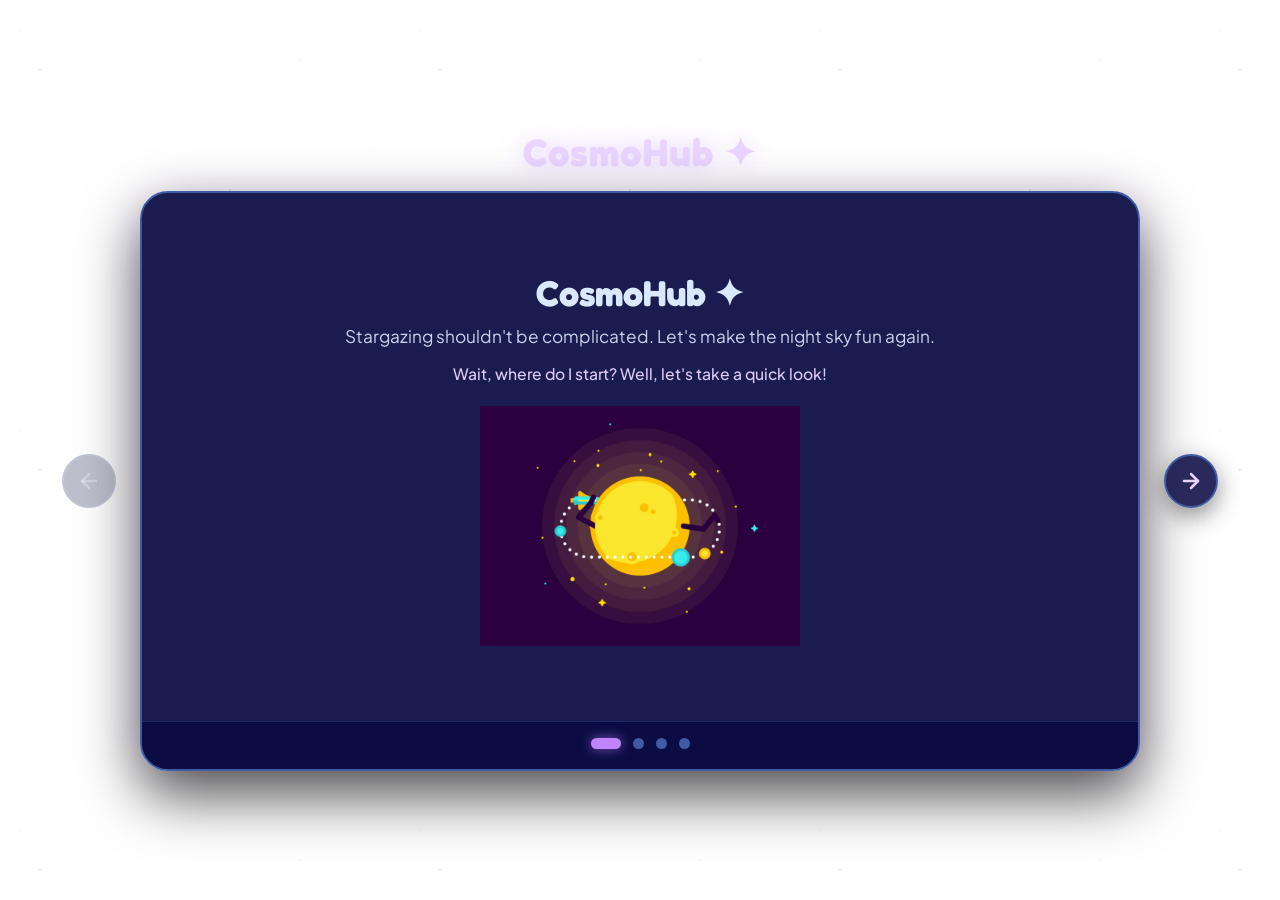
==== commit 800eed02: "Enhance learning.css with roadmap styles and filter pill active state; clean up style.css by removin" ====
--- a/index.html
+++ b/index.html
@@ -137,238 +137,3 @@
   <script src="script.js"></script>
 </body>
 </html>
-<!--sl,gldrmgsprikjftawiejrfsiendfjsdfuhweuorjaopdmfjksnfgwoejrfawokfknvfsdnmgpsm
-sl,gldrmgsprikjftawiejrfsiendfjsdfuhweuorjaopdmfjksnfgwoejrfawokfknvfsdnmgpsm
-sl,gldrmgsprikjftawiejrfsiendfjsdfuhweuorjaopdmfjksnfgwoejrfawokfknvfsdnmgpsm
-sl,gldrmgsprikjftawiejrfsiendfjsdfuhweuorjaopdmfjksnfgwoejrfawokfknvfsdnmgpsm
-sl,gldrmgsprikjftawiejrfsiendfjsdfuhweuorjaopdmfjksnfgwoejrfawokfknvfsdnmgpsm
-sl,gldrmgsprikjftawiejrfsiendfjsdfuhweuorjaopdmfjksnfgwoejrfawokfknvfsdnmgpsm
-sl,gldrmgsprikjftawiejrfsiendfjsdfuhweuorjaopdmfjksnfgwoejrfawokfknvfsdnmgpsm
-sl,gldrmgsprikjftawiejrfsiendfjsdfuhweuorjaopdmfjksnfgwoejrfawokfknvfsdnmgpsm
-sl,gldrmgsprikjftawiejrfsiendfjsdfuhweuorjaopdmfjksnfgwoejrfawokfknvfsdnmgpsm
-sl,gldrmgsprikjftawiejrfsiendfjsdfuhweuorjaopdmfjksnfgwoejrfawokfknvfsdnmgpsm
-sl,gldrmgsprikjftawiejrfsiendfjsdfuhweuorjaopdmfjksnfgwoejrfawokfknvfsdnmgpsm
-sl,gldrmgsprikjftawiejrfsiendfjsdfuhweuorjaopdmfjksnfgwoejrfawokfknvfsdnmgpsm
-sl,gldrmgsprikjftawiejrfsiendfjsdfuhweuorjaopdmfjksnfgwoejrfawokfknvfsdnmgpsm
-sl,gldrmgsprikjftawiejrfsiendfjsdfuhweuorjaopdmfjksnfgwoejrfawokfknvfsdnmgpsm
-sl,gldrmgsprikjftawiejrfsiendfjsdfuhweuorjaopdmfjksnfgwoejrfawokfknvfsdnmgpsm
-sl,gldrmgsprikjftawiejrfsiendfjsdfuhweuorjaopdmfjksnfgwoejrfawokfknvfsdnmgpsm
-sl,gldrmgsprikjftawiejrfsiendfjsdfuhweuorjaopdmfjksnfgwoejrfawokfknvfsdnmgpsm
-sl,gldrmgsprikjftawiejrfsiendfjsdfuhweuorjaopdmfjksnfgwoejrfawokfknvfsdnmgpsm
-sl,gldrmgsprikjftawiejrfsiendfjsdfuhweuorjaopdmfjksnfgwoejrfawokfknvfsdnmgpsm
-sl,gldrmgsprikjftawiejrfsiendfjsdfuhweuorjaopdmfjksnfgwoejrfawokfknvfsdnmgpsm
-sl,gldrmgsprikjftawiejrfsiendfjsdfuhweuorjaopdmfjksnfgwoejrfawokfknvfsdnmgpsm
-sl,gldrmgsprikjftawiejrfsiendfjsdfuhweuorjaopdmfjksnfgwoejrfawokfknvfsdnmgpsm
-sl,gldrmgsprikjftawiejrfsiendfjsdfuhweuorjaopdmfjksnfgwoejrfawokfknvfsdnmgpsm
-sl,gldrmgsprikjftawiejrfsiendfjsdfuhweuorjaopdmfjksnfgwoejrfawokfknvfsdnmgpsm
-sl,gldrmgsprikjftawiejrfsiendfjsdfuhweuorjaopdmfjksnfgwoejrfawokfknvfsdnmgpsm
-sl,gldrmgsprikjftawiejrfsiendfjsdfuhweuorjaopdmfjksnfgwoejrfawokfknvfsdnmgpsm
-sl,gldrmgsprikjftawiejrfsiendfjsdfuhweuorjaopdmfjksnfgwoejrfawokfknvfsdnmgpsm
-sl,gldrmgsprikjftawiejrfsiendfjsdfuhweuorjaopdmfjksnfgwoejrfawokfknvfsdnmgpsm
-sl,gldrmgsprikjftawiejrfsiendfjsdfuhweuorjaopdmfjksnfgwoejrfawokfknvfsdnmgpsm
-sl,gldrmgsprikjftawiejrfsiendfjsdfuhweuorjaopdmfjksnfgwoejrfawokfknvfsdnmgpsm
-sl,gldrmgsprikjftawiejrfsiendfjsdfuhweuorjaopdmfjksnfgwoejrfawokfknvfsdnmgpsm
-sl,gldrmgsprikjftawiejrfsiendfjsdfuhweuorjaopdmfjksnfgwoejrfawokfknvfsdnmgpsm
-sl,gldrmgsprikjftawiejrfsiendfjsdfuhweuorjaopdmfjksnfgwoejrfawokfknvfsdnmgpsm
-sl,gldrmgsprikjftawiejrfsiendfjsdfuhweuorjaopdmfjksnfgwoejrfawokfknvfsdnmgpsm
-sl,gldrmgsprikjftawiejrfsiendfjsdfuhweuorjaopdmfjksnfgwoejrfawokfknvfsdnmgpsm
-sl,gldrmgsprikjftawiejrfsiendfjsdfuhweuorjaopdmfjksnfgwoejrfawokfknvfsdnmgpsm
-sl,gldrmgsprikjftawiejrfsiendfjsdfuhweuorjaopdmfjksnfgwoejrfawokfknvfsdnmgpsm
-sl,gldrmgsprikjftawiejrfsiendfjsdfuhweuorjaopdmfjksnfgwoejrfawokfknvfsdnmgpsm
-sl,gldrmgsprikjftawiejrfsiendfjsdfuhweuorjaopdmfjksnfgwoejrfawokfknvfsdnmgpsm
-sl,gldrmgsprikjftawiejrfsiendfjsdfuhweuorjaopdmfjksnfgwoejrfawokfknvfsdnmgpsm
-sl,gldrmgsprikjftawiejrfsiendfjsdfuhweuorjaopdmfjksnfgwoejrfawokfknvfsdnmgpsm
-sl,gldrmgsprikjftawiejrfsiendfjsdfuhweuorjaopdmfjksnfgwoejrfawokfknvfsdnmgpsm
-sl,gldrmgsprikjftawiejrfsiendfjsdfuhweuorjaopdmfjksnfgwoejrfawokfknvfsdnmgpsm
-sl,gldrmgsprikjftawiejrfsiendfjsdfuhweuorjaopdmfjksnfgwoejrfawokfknvfsdnmgpsm
-sl,gldrmgsprikjftawiejrfsiendfjsdfuhweuorjaopdmfjksnfgwoejrfawokfknvfsdnmgpsm
-sl,gldrmgsprikjftawiejrfsiendfjsdfuhweuorjaopdmfjksnfgwoejrfawokfknvfsdnmgpsm
-sl,gldrmgsprikjftawiejrfsiendfjsdfuhweuorjaopdmfjksnfgwoejrfawokfknvfsdnmgpsm
-sl,gldrmgsprikjftawiejrfsiendfjsdfuhweuorjaopdmfjksnfgwoejrfawokfknvfsdnmgpsm
-sl,gldrmgsprikjftawiejrfsiendfjsdfuhweuorjaopdmfjksnfgwoejrfawokfknvfsdnmgpsm
-sl,gldrmgsprikjftawiejrfsiendfjsdfuhweuorjaopdmfjksnfgwoejrfawokfknvfsdnmgpsm
-sl,gldrmgsprikjftawiejrfsiendfjsdfuhweuorjaopdmfjksnfgwoejrfawokfknvfsdnmgpsm
-sl,gldrmgsprikjftawiejrfsiendfjsdfuhweuorjaopdmfjksnfgwoejrfawokfknvfsdnmgpsm
-sl,gldrmgsprikjftawiejrfsiendfjsdfuhweuorjaopdmfjksnfgwoejrfawokfknvfsdnmgpsm
-sl,gldrmgsprikjftawiejrfsiendfjsdfuhweuorjaopdmfjksnfgwoejrfawokfknvfsdnmgpsm
-sl,gldrmgsprikjftawiejrfsiendfjsdfuhweuorjaopdmfjksnfgwoejrfawokfknvfsdnmgpsm
-sl,gldrmgsprikjftawiejrfsiendfjsdfuhweuorjaopdmfjksnfgwoejrfawokfknvfsdnmgpsm
-sl,gldrmgsprikjftawiejrfsiendfjsdfuhweuorjaopdmfjksnfgwoejrfawokfknvfsdnmgpsm
-sl,gldrmgsprikjftawiejrfsiendfjsdfuhweuorjaopdmfjksnfgwoejrfawokfknvfsdnmgpsm
-sl,gldrmgsprikjftawiejrfsiendfjsdfuhweuorjaopdmfjksnfgwoejrfawokfknvfsdnmgpsm
-sl,gldrmgsprikjftawiejrfsiendfjsdfuhweuorjaopdmfjksnfgwoejrfawokfknvfsdnmgpsm
-sl,gldrmgsprikjftawiejrfsiendfjsdfuhweuorjaopdmfjksnfgwoejrfawokfknvfsdnmgpsm
-sl,gldrmgsprikjftawiejrfsiendfjsdfuhweuorjaopdmfjksnfgwoejrfawokfknvfsdnmgpsm
-sl,gldrmgsprikjftawiejrfsiendfjsdfuhweuorjaopdmfjksnfgwoejrfawokfknvfsdnmgpsm
-sl,gldrmgsprikjftawiejrfsiendfjsdfuhweuorjaopdmfjksnfgwoejrfawokfknvfsdnmgpsm
-sl,gldrmgsprikjftawiejrfsiendfjsdfuhweuorjaopdmfjksnfgwoejrfawokfknvfsdnmgpsm
-sl,gldrmgsprikjftawiejrfsiendfjsdfuhweuorjaopdmfjksnfgwoejrfawokfknvfsdnmgpsm
-sl,gldrmgsprikjftawiejrfsiendfjsdfuhweuorjaopdmfjksnfgwoejrfawokfknvfsdnmgpsm
-sl,gldrmgsprikjftawiejrfsiendfjsdfuhweuorjaopdmfjksnfgwoejrfawokfknvfsdnmgpsm
-sl,gldrmgsprikjftawiejrfsiendfjsdfuhweuorjaopdmfjksnfgwoejrfawokfknvfsdnmgpsm
-sl,gldrmgsprikjftawiejrfsiendfjsdfuhweuorjaopdmfjksnfgwoejrfawokfknvfsdnmgpsm
-sl,gldrmgsprikjftawiejrfsiendfjsdfuhweuorjaopdmfjksnfgwoejrfawokfknvfsdnmgpsm
-sl,gldrmgsprikjftawiejrfsiendfjsdfuhweuorjaopdmfjksnfgwoejrfawokfknvfsdnmgpsm
-sl,gldrmgsprikjftawiejrfsiendfjsdfuhweuorjaopdmfjksnfgwoejrfawokfknvfsdnmgpsm
-sl,gldrmgsprikjftawiejrfsiendfjsdfuhweuorjaopdmfjksnfgwoejrfawokfknvfsdnmgpsm
-sl,gldrmgsprikjftawiejrfsiendfjsdfuhweuorjaopdmfjksnfgwoejrfawokfknvfsdnmgpsm
-sl,gldrmgsprikjftawiejrfsiendfjsdfuhweuorjaopdmfjksnfgwoejrfawokfknvfsdnmgpsm
-sl,gldrmgsprikjftawiejrfsiendfjsdfuhweuorjaopdmfjksnfgwoejrfawokfknvfsdnmgpsm
-sl,gldrmgsprikjftawiejrfsiendfjsdfuhweuorjaopdmfjksnfgwoejrfawokfknvfsdnmgpsm
-sl,gldrmgsprikjftawiejrfsiendfjsdfuhweuorjaopdmfjksnfgwoejrfawokfknvfsdnmgpsm
-sl,gldrmgsprikjftawiejrfsiendfjsdfuhweuorjaopdmfjksnfgwoejrfawokfknvfsdnmgpsm
-sl,gldrmgsprikjftawiejrfsiendfjsdfuhweuorjaopdmfjksnfgwoejrfawokfknvfsdnmgpsm
-sl,gldrmgsprikjftawiejrfsiendfjsdfuhweuorjaopdmfjksnfgwoejrfawokfknvfsdnmgpsm
-sl,gldrmgsprikjftawiejrfsiendfjsdfuhweuorjaopdmfjksnfgwoejrfawokfknvfsdnmgpsm
-sl,gldrmgsprikjftawiejrfsiendfjsdfuhweuorjaopdmfjksnfgwoejrfawokfknvfsdnmgpsm
-sl,gldrmgsprikjftawiejrfsiendfjsdfuhweuorjaopdmfjksnfgwoejrfawokfknvfsdnmgpsm
-sl,gldrmgsprikjftawiejrfsiendfjsdfuhweuorjaopdmfjksnfgwoejrfawokfknvfsdnmgpsm
-sl,gldrmgsprikjftawiejrfsiendfjsdfuhweuorjaopdmfjksnfgwoejrfawokfknvfsdnmgpsm
-sl,gldrmgsprikjftawiejrfsiendfjsdfuhweuorjaopdmfjksnfgwoejrfawokfknvfsdnmgpsm
-sl,gldrmgsprikjftawiejrfsiendfjsdfuhweuorjaopdmfjksnfgwoejrfawokfknvfsdnmgpsm
-sl,gldrmgsprikjftawiejrfsiendfjsdfuhweuorjaopdmfjksnfgwoejrfawokfknvfsdnmgpsm
-sl,gldrmgsprikjftawiejrfsiendfjsdfuhweuorjaopdmfjksnfgwoejrfawokfknvfsdnmgpsm
-sl,gldrmgsprikjftawiejrfsiendfjsdfuhweuorjaopdmfjksnfgwoejrfawokfknvfsdnmgpsm
-sl,gldrmgsprikjftawiejrfsiendfjsdfuhweuorjaopdmfjksnfgwoejrfawokfknvfsdnmgpsm
-sl,gldrmgsprikjftawiejrfsiendfjsdfuhweuorjaopdmfjksnfgwoejrfawokfknvfsdnmgpsm
-sl,gldrmgsprikjftawiejrfsiendfjsdfuhweuorjaopdmfjksnfgwoejrfawokfknvfsdnmgpsm
-sl,gldrmgsprikjftawiejrfsiendfjsdfuhweuorjaopdmfjksnfgwoejrfawokfknvfsdnmgpsm
-sl,gldrmgsprikjftawiejrfsiendfjsdfuhweuorjaopdmfjksnfgwoejrfawokfknvfsdnmgpsm
-sl,gldrmgsprikjftawiejrfsiendfjsdfuhweuorjaopdmfjksnfgwoejrfawokfknvfsdnmgpsm
-sl,gldrmgsprikjftawiejrfsiendfjsdfuhweuorjaopdmfjksnfgwoejrfawokfknvfsdnmgpsm
-sl,gldrmgsprikjftawiejrfsiendfjsdfuhweuorjaopdmfjksnfgwoejrfawokfknvfsdnmgpsm
-sl,gldrmgsprikjftawiejrfsiendfjsdfuhweuorjaopdmfjksnfgwoejrfawokfknvfsdnmgpsm
-sl,gldrmgsprikjftawiejrfsiendfjsdfuhweuorjaopdmfjksnfgwoejrfawokfknvfsdnmgpsm
-sl,gldrmgsprikjftawiejrfsiendfjsdfuhweuorjaopdmfjksnfgwoejrfawokfknvfsdnmgpsm
-sl,gldrmgsprikjftawiejrfsiendfjsdfuhweuorjaopdmfjksnfgwoejrfawokfknvfsdnmgpsm
-sl,gldrmgsprikjftawiejrfsiendfjsdfuhweuorjaopdmfjksnfgwoejrfawokfknvfsdnmgpsm
-sl,gldrmgsprikjftawiejrfsiendfjsdfuhweuorjaopdmfjksnfgwoejrfawokfknvfsdnmgpsm
-sl,gldrmgsprikjftawiejrfsiendfjsdfuhweuorjaopdmfjksnfgwoejrfawokfknvfsdnmgpsm
-sl,gldrmgsprikjftawiejrfsiendfjsdfuhweuorjaopdmfjksnfgwoejrfawokfknvfsdnmgpsm
-sl,gldrmgsprikjftawiejrfsiendfjsdfuhweuorjaopdmfjksnfgwoejrfawokfknvfsdnmgpsm
-sl,gldrmgsprikjftawiejrfsiendfjsdfuhweuorjaopdmfjksnfgwoejrfawokfknvfsdnmgpsm
-sl,gldrmgsprikjftawiejrfsiendfjsdfuhweuorjaopdmfjksnfgwoejrfawokfknvfsdnmgpsm
-sl,gldrmgsprikjftawiejrfsiendfjsdfuhweuorjaopdmfjksnfgwoejrfawokfknvfsdnmgpsm
-sl,gldrmgsprikjftawiejrfsiendfjsdfuhweuorjaopdmfjksnfgwoejrfawokfknvfsdnmgpsm
-sl,gldrmgsprikjftawiejrfsiendfjsdfuhweuorjaopdmfjksnfgwoejrfawokfknvfsdnmgpsm
-sl,gldrmgsprikjftawiejrfsiendfjsdfuhweuorjaopdmfjksnfgwoejrfawokfknvfsdnmgpsm
-sl,gldrmgsprikjftawiejrfsiendfjsdfuhweuorjaopdmfjksnfgwoejrfawokfknvfsdnmgpsm
-sl,gldrmgsprikjftawiejrfsiendfjsdfuhweuorjaopdmfjksnfgwoejrfawokfknvfsdnmgpsm
-sl,gldrmgsprikjftawiejrfsiendfjsdfuhweuorjaopdmfjksnfgwoejrfawokfknvfsdnmgpsm
-sl,gldrmgsprikjftawiejrfsiendfjsdfuhweuorjaopdmfjksnfgwoejrfawokfknvfsdnmgpsm
-sl,gldrmgsprikjftawiejrfsiendfjsdfuhweuorjaopdmfjksnfgwoejrfawokfknvfsdnmgpsm
-sl,gldrmgsprikjftawiejrfsiendfjsdfuhweuorjaopdmfjksnfgwoejrfawokfknvfsdnmgpsm
-sl,gldrmgsprikjftawiejrfsiendfjsdfuhweuorjaopdmfjksnfgwoejrfawokfknvfsdnmgpsm
-sl,gldrmgsprikjftawiejrfsiendfjsdfuhweuorjaopdmfjksnfgwoejrfawokfknvfsdnmgpsm
-sl,gldrmgsprikjftawiejrfsiendfjsdfuhweuorjaopdmfjksnfgwoejrfawokfknvfsdnmgpsm
-sl,gldrmgsprikjftawiejrfsiendfjsdfuhweuorjaopdmfjksnfgwoejrfawokfknvfsdnmgpsm
-sl,gldrmgsprikjftawiejrfsiendfjsdfuhweuorjaopdmfjksnfgwoejrfawokfknvfsdnmgpsm
-sl,gldrmgsprikjftawiejrfsiendfjsdfuhweuorjaopdmfjksnfgwoejrfawokfknvfsdnmgpsm
-sl,gldrmgsprikjftawiejrfsiendfjsdfuhweuorjaopdmfjksnfgwoejrfawokfknvfsdnmgpsm
-sl,gldrmgsprikjftawiejrfsiendfjsdfuhweuorjaopdmfjksnfgwoejrfawokfknvfsdnmgpsm
-sl,gldrmgsprikjftawiejrfsiendfjsdfuhweuorjaopdmfjksnfgwoejrfawokfknvfsdnmgpsm
-sl,gldrmgsprikjftawiejrfsiendfjsdfuhweuorjaopdmfjksnfgwoejrfawokfknvfsdnmgpsm
-sl,gldrmgsprikjftawiejrfsiendfjsdfuhweuorjaopdmfjksnfgwoejrfawokfknvfsdnmgpsm
-sl,gldrmgsprikjftawiejrfsiendfjsdfuhweuorjaopdmfjksnfgwoejrfawokfknvfsdnmgpsm
-sl,gldrmgsprikjftawiejrfsiendfjsdfuhweuorjaopdmfjksnfgwoejrfawokfknvfsdnmgpsm
-sl,gldrmgsprikjftawiejrfsiendfjsdfuhweuorjaopdmfjksnfgwoejrfawokfknvfsdnmgpsm
-sl,gldrmgsprikjftawiejrfsiendfjsdfuhweuorjaopdmfjksnfgwoejrfawokfknvfsdnmgpsm
-sl,gldrmgsprikjftawiejrfsiendfjsdfuhweuorjaopdmfjksnfgwoejrfawokfknvfsdnmgpsm
-sl,gldrmgsprikjftawiejrfsiendfjsdfuhweuorjaopdmfjksnfgwoejrfawokfknvfsdnmgpsm
-sl,gldrmgsprikjftawiejrfsiendfjsdfuhweuorjaopdmfjksnfgwoejrfawokfknvfsdnmgpsm
-sl,gldrmgsprikjftawiejrfsiendfjsdfuhweuorjaopdmfjksnfgwoejrfawokfknvfsdnmgpsm
-sl,gldrmgsprikjftawiejrfsiendfjsdfuhweuorjaopdmfjksnfgwoejrfawokfknvfsdnmgpsm
-sl,gldrmgsprikjftawiejrfsiendfjsdfuhweuorjaopdmfjksnfgwoejrfawokfknvfsdnmgpsm
-sl,gldrmgsprikjftawiejrfsiendfjsdfuhweuorjaopdmfjksnfgwoejrfawokfknvfsdnmgpsm
-sl,gldrmgsprikjftawiejrfsiendfjsdfuhweuorjaopdmfjksnfgwoejrfawokfknvfsdnmgpsm
-sl,gldrmgsprikjftawiejrfsiendfjsdfuhweuorjaopdmfjksnfgwoejrfawokfknvfsdnmgpsm
-sl,gldrmgsprikjftawiejrfsiendfjsdfuhweuorjaopdmfjksnfgwoejrfawokfknvfsdnmgpsm
-sl,gldrmgsprikjftawiejrfsiendfjsdfuhweuorjaopdmfjksnfgwoejrfawokfknvfsdnmgpsm
-sl,gldrmgsprikjftawiejrfsiendfjsdfuhweuorjaopdmfjksnfgwoejrfawokfknvfsdnmgpsm
-sl,gldrmgsprikjftawiejrfsiendfjsdfuhweuorjaopdmfjksnfgwoejrfawokfknvfsdnmgpsm
-sl,gldrmgsprikjftawiejrfsiendfjsdfuhweuorjaopdmfjksnfgwoejrfawokfknvfsdnmgpsm
-sl,gldrmgsprikjftawiejrfsiendfjsdfuhweuorjaopdmfjksnfgwoejrfawokfknvfsdnmgpsm
-sl,gldrmgsprikjftawiejrfsiendfjsdfuhweuorjaopdmfjksnfgwoejrfawokfknvfsdnmgpsm
-sl,gldrmgsprikjftawiejrfsiendfjsdfuhweuorjaopdmfjksnfgwoejrfawokfknvfsdnmgpsm
-sl,gldrmgsprikjftawiejrfsiendfjsdfuhweuorjaopdmfjksnfgwoejrfawokfknvfsdnmgpsm
-sl,gldrmgsprikjftawiejrfsiendfjsdfuhweuorjaopdmfjksnfgwoejrfawokfknvfsdnmgpsm
-sl,gldrmgsprikjftawiejrfsiendfjsdfuhweuorjaopdmfjksnfgwoejrfawokfknvfsdnmgpsm
-sl,gldrmgsprikjftawiejrfsiendfjsdfuhweuorjaopdmfjksnfgwoejrfawokfknvfsdnmgpsm
-sl,gldrmgsprikjftawiejrfsiendfjsdfuhweuorjaopdmfjksnfgwoejrfawokfknvfsdnmgpsm
-sl,gldrmgsprikjftawiejrfsiendfjsdfuhweuorjaopdmfjksnfgwoejrfawokfknvfsdnmgpsm
-sl,gldrmgsprikjftawiejrfsiendfjsdfuhweuorjaopdmfjksnfgwoejrfawokfknvfsdnmgpsm
-sl,gldrmgsprikjftawiejrfsiendfjsdfuhweuorjaopdmfjksnfgwoejrfawokfknvfsdnmgpsm
-sl,gldrmgsprikjftawiejrfsiendfjsdfuhweuorjaopdmfjksnfgwoejrfawokfknvfsdnmgpsm
-sl,gldrmgsprikjftawiejrfsiendfjsdfuhweuorjaopdmfjksnfgwoejrfawokfknvfsdnmgpsm
-sl,gldrmgsprikjftawiejrfsiendfjsdfuhweuorjaopdmfjksnfgwoejrfawokfknvfsdnmgpsm
-sl,gldrmgsprikjftawiejrfsiendfjsdfuhweuorjaopdmfjksnfgwoejrfawokfknvfsdnmgpsm
-sl,gldrmgsprikjftawiejrfsiendfjsdfuhweuorjaopdmfjksnfgwoejrfawokfknvfsdnmgpsm
-sl,gldrmgsprikjftawiejrfsiendfjsdfuhweuorjaopdmfjksnfgwoejrfawokfknvfsdnmgpsm
-sl,gldrmgsprikjftawiejrfsiendfjsdfuhweuorjaopdmfjksnfgwoejrfawokfknvfsdnmgpsm
-sl,gldrmgsprikjftawiejrfsiendfjsdfuhweuorjaopdmfjksnfgwoejrfawokfknvfsdnmgpsm
-sl,gldrmgsprikjftawiejrfsiendfjsdfuhweuorjaopdmfjksnfgwoejrfawokfknvfsdnmgpsm
-sl,gldrmgsprikjftawiejrfsiendfjsdfuhweuorjaopdmfjksnfgwoejrfawokfknvfsdnmgpsm
-sl,gldrmgsprikjftawiejrfsiendfjsdfuhweuorjaopdmfjksnfgwoejrfawokfknvfsdnmgpsm
-sl,gldrmgsprikjftawiejrfsiendfjsdfuhweuorjaopdmfjksnfgwoejrfawokfknvfsdnmgpsm
-sl,gldrmgsprikjftawiejrfsiendfjsdfuhweuorjaopdmfjksnfgwoejrfawokfknvfsdnmgpsm
-sl,gldrmgsprikjftawiejrfsiendfjsdfuhweuorjaopdmfjksnfgwoejrfawokfknvfsdnmgpsm
-sl,gldrmgsprikjftawiejrfsiendfjsdfuhweuorjaopdmfjksnfgwoejrfawokfknvfsdnmgpsm
-sl,gldrmgsprikjftawiejrfsiendfjsdfuhweuorjaopdmfjksnfgwoejrfawokfknvfsdnmgpsm
-sl,gldrmgsprikjftawiejrfsiendfjsdfuhweuorjaopdmfjksnfgwoejrfawokfknvfsdnmgpsm
-sl,gldrmgsprikjftawiejrfsiendfjsdfuhweuorjaopdmfjksnfgwoejrfawokfknvfsdnmgpsm
-sl,gldrmgsprikjftawiejrfsiendfjsdfuhweuorjaopdmfjksnfgwoejrfawokfknvfsdnmgpsm
-sl,gldrmgsprikjftawiejrfsiendfjsdfuhweuorjaopdmfjksnfgwoejrfawokfknvfsdnmgpsm
-sl,gldrmgsprikjftawiejrfsiendfjsdfuhweuorjaopdmfjksnfgwoejrfawokfknvfsdnmgpsm
-sl,gldrmgsprikjftawiejrfsiendfjsdfuhweuorjaopdmfjksnfgwoejrfawokfknvfsdnmgpsm
-sl,gldrmgsprikjftawiejrfsiendfjsdfuhweuorjaopdmfjksnfgwoejrfawokfknvfsdnmgpsm
-sl,gldrmgsprikjftawiejrfsiendfjsdfuhweuorjaopdmfjksnfgwoejrfawokfknvfsdnmgpsm
-sl,gldrmgsprikjftawiejrfsiendfjsdfuhweuorjaopdmfjksnfgwoejrfawokfknvfsdnmgpsm
-sl,gldrmgsprikjftawiejrfsiendfjsdfuhweuorjaopdmfjksnfgwoejrfawokfknvfsdnmgpsm
-sl,gldrmgsprikjftawiejrfsiendfjsdfuhweuorjaopdmfjksnfgwoejrfawokfknvfsdnmgpsm
-sl,gldrmgsprikjftawiejrfsiendfjsdfuhweuorjaopdmfjksnfgwoejrfawokfknvfsdnmgpsm
-sl,gldrmgsprikjftawiejrfsiendfjsdfuhweuorjaopdmfjksnfgwoejrfawokfknvfsdnmgpsm
-sl,gldrmgsprikjftawiejrfsiendfjsdfuhweuorjaopdmfjksnfgwoejrfawokfknvfsdnmgpsm
-sl,gldrmgsprikjftawiejrfsiendfjsdfuhweuorjaopdmfjksnfgwoejrfawokfknvfsdnmgpsm
-sl,gldrmgsprikjftawiejrfsiendfjsdfuhweuorjaopdmfjksnfgwoejrfawokfknvfsdnmgpsm
-sl,gldrmgsprikjftawiejrfsiendfjsdfuhweuorjaopdmfjksnfgwoejrfawokfknvfsdnmgpsm
-sl,gldrmgsprikjftawiejrfsiendfjsdfuhweuorjaopdmfjksnfgwoejrfawokfknvfsdnmgpsm
-sl,gldrmgsprikjftawiejrfsiendfjsdfuhweuorjaopdmfjksnfgwoejrfawokfknvfsdnmgpsm
-sl,gldrmgsprikjftawiejrfsiendfjsdfuhweuorjaopdmfjksnfgwoejrfawokfknvfsdnmgpsm
-sl,gldrmgsprikjftawiejrfsiendfjsdfuhweuorjaopdmfjksnfgwoejrfawokfknvfsdnmgpsm
-sl,gldrmgsprikjftawiejrfsiendfjsdfuhweuorjaopdmfjksnfgwoejrfawokfknvfsdnmgpsm
-sl,gldrmgsprikjftawiejrfsiendfjsdfuhweuorjaopdmfjksnfgwoejrfawokfknvfsdnmgpsm
-sl,gldrmgsprikjftawiejrfsiendfjsdfuhweuorjaopdmfjksnfgwoejrfawokfknvfsdnmgpsm
-sl,gldrmgsprikjftawiejrfsiendfjsdfuhweuorjaopdmfjksnfgwoejrfawokfknvfsdnmgpsm
-sl,gldrmgsprikjftawiejrfsiendfjsdfuhweuorjaopdmfjksnfgwoejrfawokfknvfsdnmgpsm
-sl,gldrmgsprikjftawiejrfsiendfjsdfuhweuorjaopdmfjksnfgwoejrfawokfknvfsdnmgpsm
-sl,gldrmgsprikjftawiejrfsiendfjsdfuhweuorjaopdmfjksnfgwoejrfawokfknvfsdnmgpsm
-sl,gldrmgsprikjftawiejrfsiendfjsdfuhweuorjaopdmfjksnfgwoejrfawokfknvfsdnmgpsm
-sl,gldrmgsprikjftawiejrfsiendfjsdfuhweuorjaopdmfjksnfgwoejrfawokfknvfsdnmgpsm
-sl,gldrmgsprikjftawiejrfsiendfjsdfuhweuorjaopdmfjksnfgwoejrfawokfknvfsdnmgpsm
-sl,gldrmgsprikjftawiejrfsiendfjsdfuhweuorjaopdmfjksnfgwoejrfawokfknvfsdnmgpsm
-sl,gldrmgsprikjftawiejrfsiendfjsdfuhweuorjaopdmfjksnfgwoejrfawokfknvfsdnmgpsm
-sl,gldrmgsprikjftawiejrfsiendfjsdfuhweuorjaopdmfjksnfgwoejrfawokfknvfsdnmgpsm
-sl,gldrmgsprikjftawiejrfsiendfjsdfuhweuorjaopdmfjksnfgwoejrfawokfknvfsdnmgpsm
-sl,gldrmgsprikjftawiejrfsiendfjsdfuhweuorjaopdmfjksnfgwoejrfawokfknvfsdnmgpsm
-sl,gldrmgsprikjftawiejrfsiendfjsdfuhweuorjaopdmfjksnfgwoejrfawokfknvfsdnmgpsm
-sl,gldrmgsprikjftawiejrfsiendfjsdfuhweuorjaopdmfjksnfgwoejrfawokfknvfsdnmgpsm
-sl,gldrmgsprikjftawiejrfsiendfjsdfuhweuorjaopdmfjksnfgwoejrfawokfknvfsdnmgpsm
-sl,gldrmgsprikjftawiejrfsiendfjsdfuhweuorjaopdmfjksnfgwoejrfawokfknvfsdnmgpsm
-sl,gldrmgsprikjftawiejrfsiendfjsdfuhweuorjaopdmfjksnfgwoejrfawokfknvfsdnmgpsm
-sl,gldrmgsprikjftawiejrfsiendfjsdfuhweuorjaopdmfjksnfgwoejrfawokfknvfsdnmgpsm
-sl,gldrmgsprikjftawiejrfsiendfjsdfuhweuorjaopdmfjksnfgwoejrfawokfknvfsdnmgpsm
-sl,gldrmgsprikjftawiejrfsiendfjsdfuhweuorjaopdmfjksnfgwoejrfawokfknvfsdnmgpsm
-sl,gldrmgsprikjftawiejrfsiendfjsdfuhweuorjaopdmfjksnfgwoejrfawokfknvfsdnmgpsm
-sl,gldrmgsprikjftawiejrfsiendfjsdfuhweuorjaopdmfjksnfgwoejrfawokfknvfsdnmgpsm
-sl,gldrmgsprikjftawiejrfsiendfjsdfuhweuorjaopdmfjksnfgwoejrfawokfknvfsdnmgpsm
-sl,gldrmgsprikjftawiejrfsiendfjsdfuhweuorjaopdmfjksnfgwoejrfawokfknvfsdnmgpsm
-sl,gldrmgsprikjftawiejrfsiendfjsdfuhweuorjaopdmfjksnfgwoejrfawokfknvfsdnmgpsm
-sl,gldrmgsprikjftawiejrfsiendfjsdfuhweuorjaopdmfjksnfgwoejrfawokfknvfsdnmgpsm
-sl,gldrmgsprikjftawiejrfsiendfjsdfuhweuorjaopdmfjksnfgwoejrfawokfknvfsdnmgpsm
-sl,gldrmgsprikjftawiejrfsiendfjsdfuhweuorjaopdmfjksnfgwoejrfawokfknvfsdnmgpsm
-sl,gldrmgsprikjftawiejrfsiendfjsdfuhweuorjaopdmfjksnfgwoejrfawokfknvfsdnmgpsm
-sl,gldrmgsprikjftawiejrfsiendfjsdfuhweuorjaopdmfjksnfgwoejrfawokfknvfsdnmgpsm
-sl,gldrmgsprikjftawiejrfsiendfjsdfuhweuorjaopdmfjksnfgwoejrfawokfknvfsdnmgpsm
-sl,gldrmgsprikjftawiejrfsiendfjsdfuhweuorjaopdmfjksnfgwoejrfawokfknvfsdnmgpsm
-sl,gldrmgsprikjftawiejrfsiendfjsdfuhweuorjaopdmfjksnfgwoejrfawokfknvfsdnmgpsm
-sl,gldrmgsprikjftawiejrfsiendfjsdfuhweuorjaopdmfjksnfgwoejrfawokf-->
--- a/style.css
+++ b/style.css
@@ -467,4 +467,5 @@
   .card-footer {
     padding: 14px 16px 16px;
   }
-}+}
+/**/
